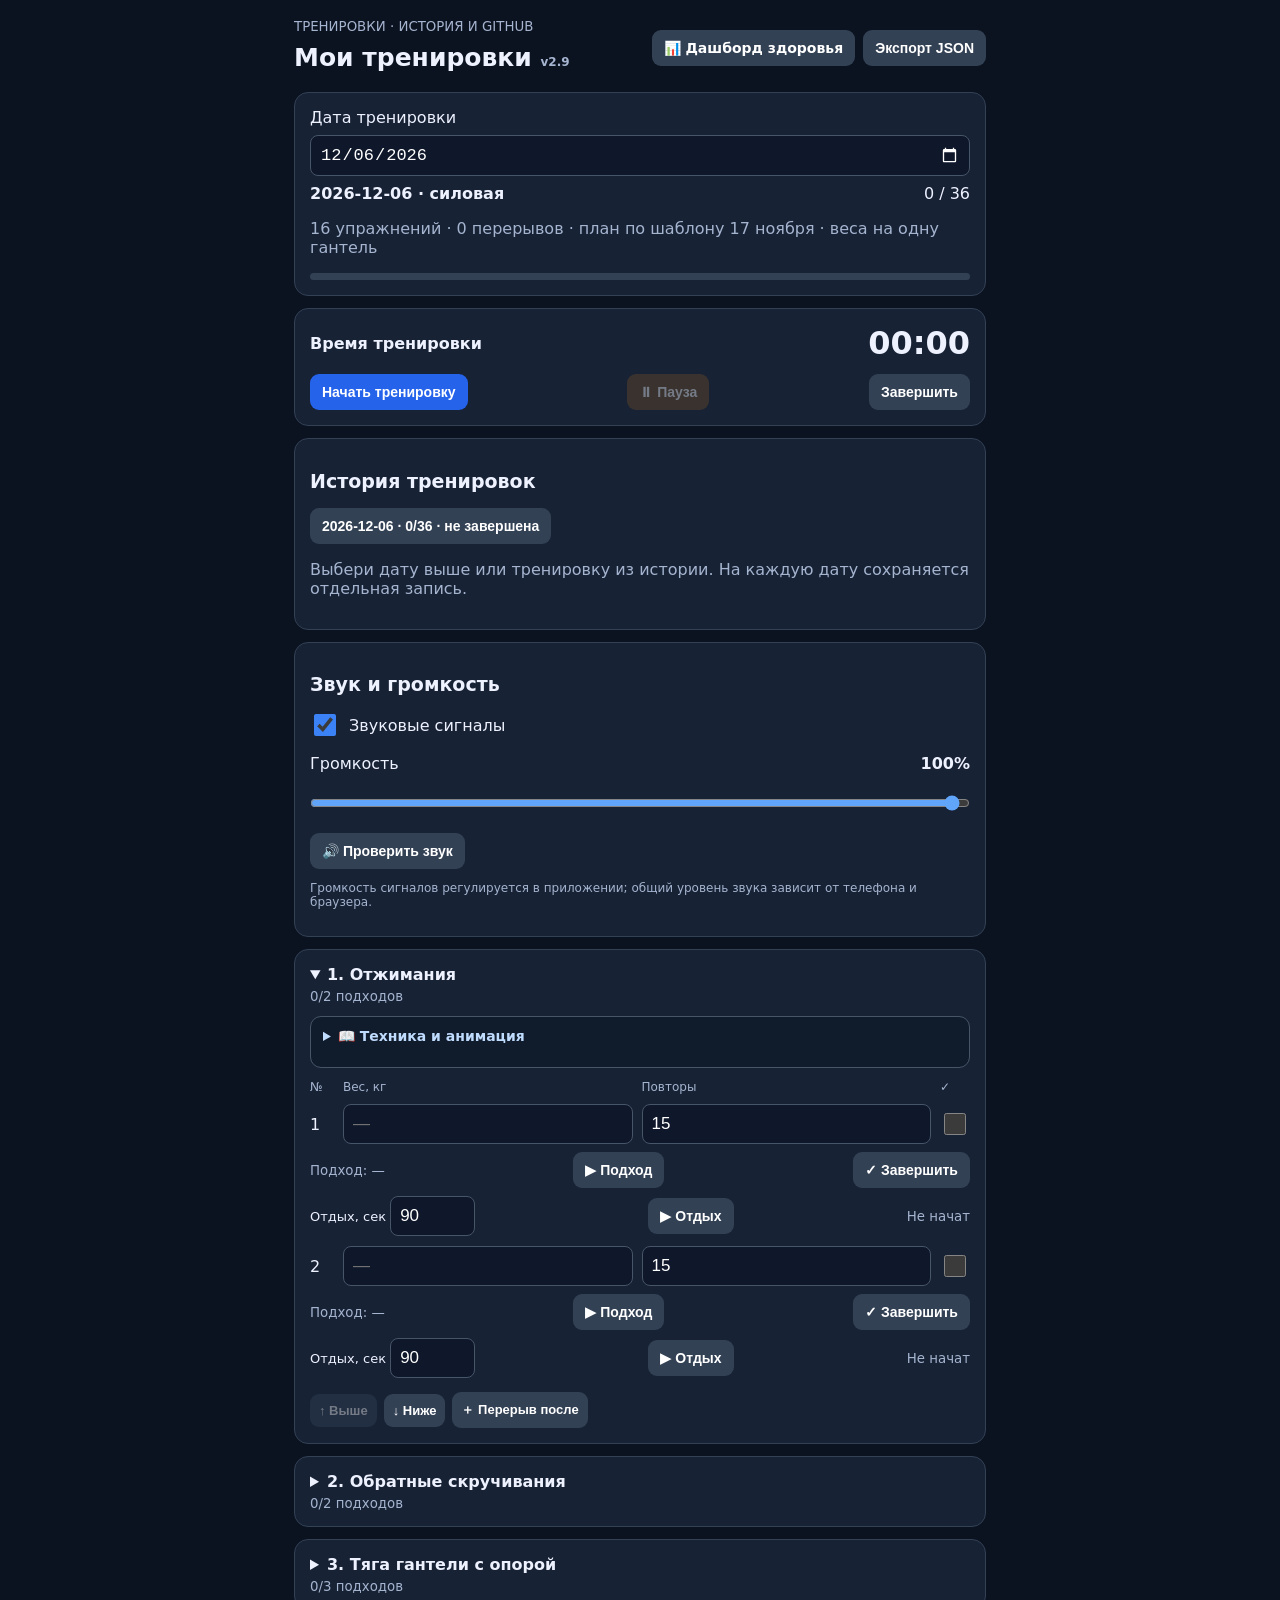
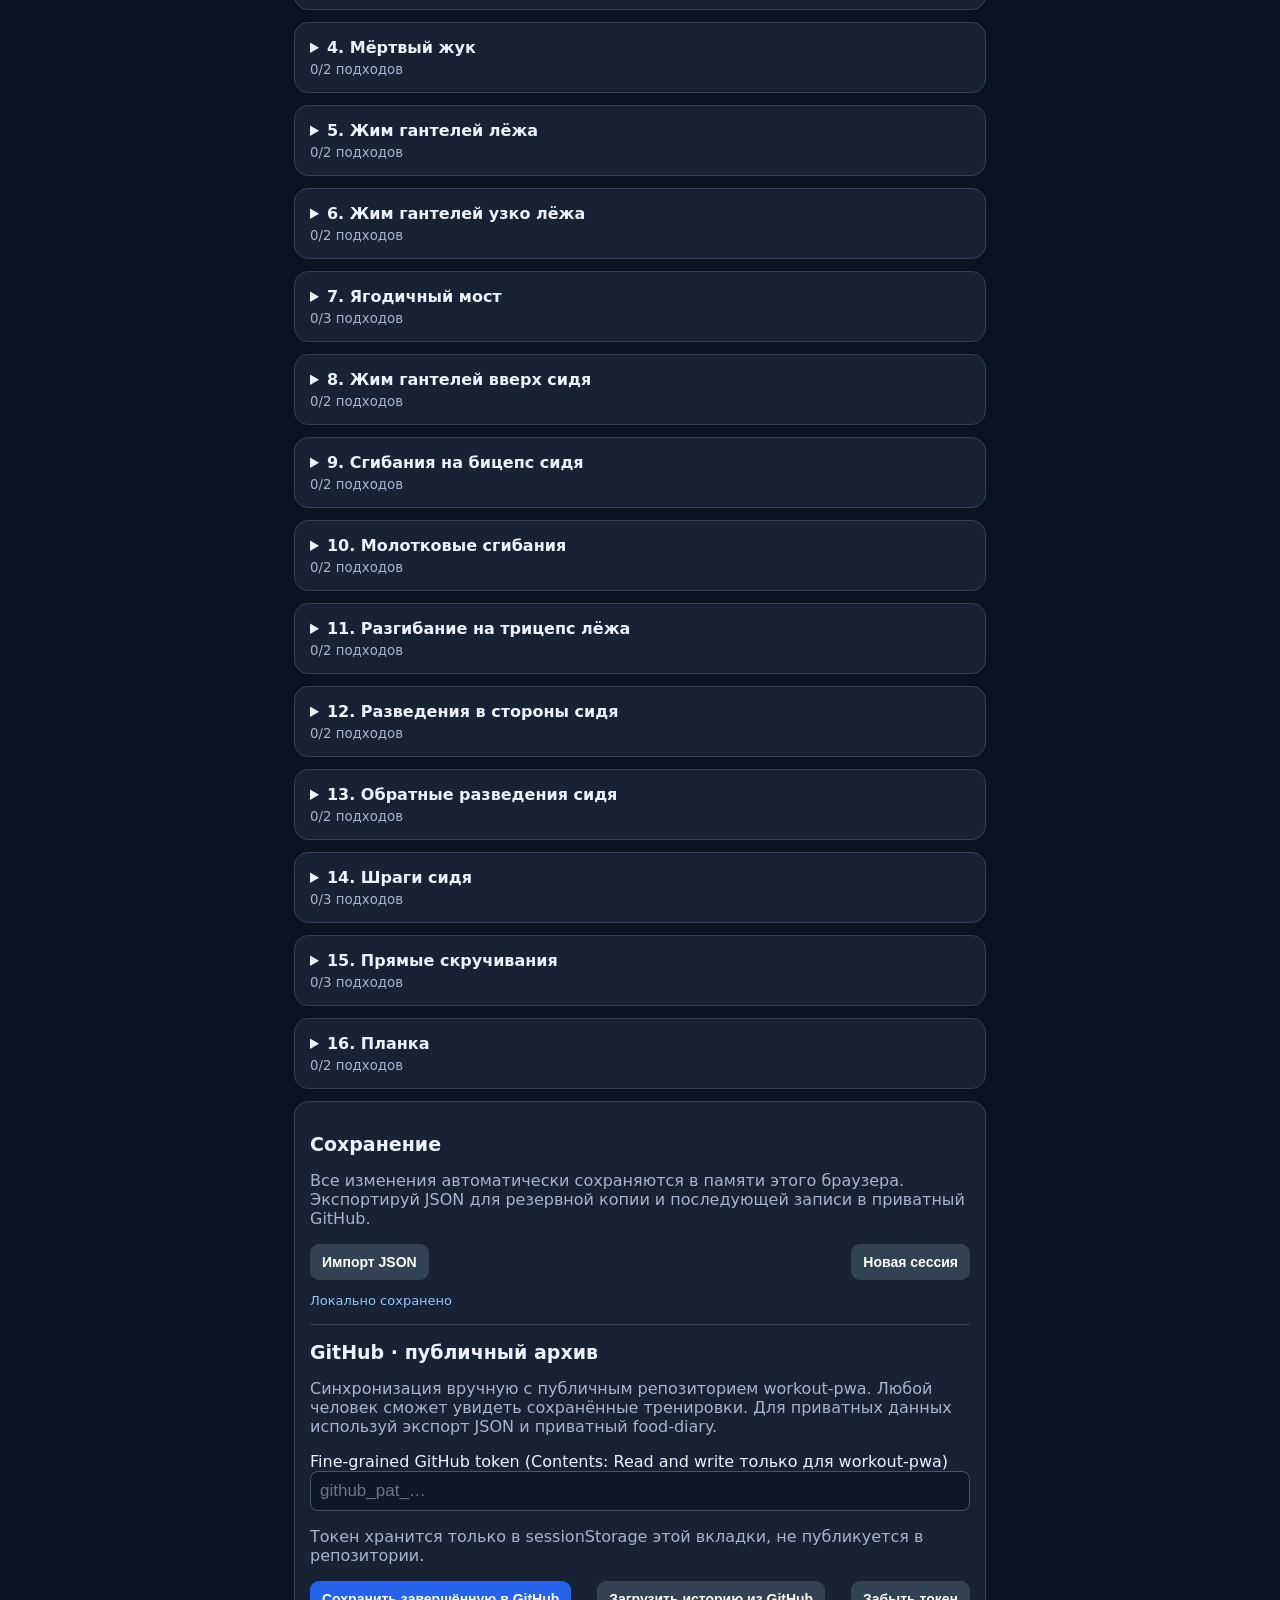
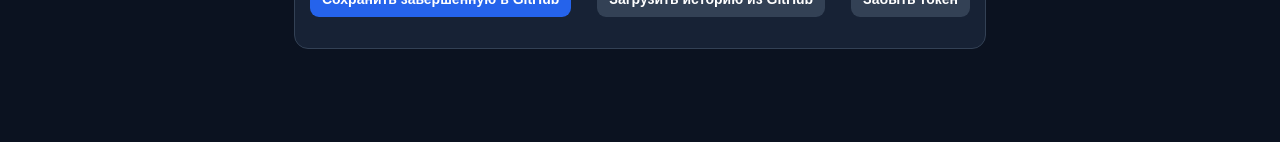
==== index.html @ 252e7c02 "Release full strength Nov 23 plan in PWA version 2.9" ====
<!doctype html>
<html lang="ru"><head><meta charset="utf-8"><meta name="viewport" content="width=device-width,initial-scale=1,viewport-fit=cover"><meta name="theme-color" content="#111827"><meta name="apple-mobile-web-app-capable" content="yes"><title>Мои тренировки</title><link rel="manifest" href="./manifest.webmanifest"><style>
:root{font-family:system-ui,-apple-system,sans-serif;color:#eef2ff;background:#0b1220;color-scheme:dark}*{box-sizing:border-box}body{margin:0 auto;max-width:720px;padding:16px 14px 80px}h1{font-size:25px;margin:8px 0}h2{font-size:19px}small,.muted{color:#a5b4cf}.panel{background:#172235;border:1px solid #334155;border-radius:14px;padding:15px;margin:12px 0}.flex{display:flex;justify-content:space-between;align-items:center;gap:8px}.btn{background:#334155;color:#fff;border:0;border-radius:9px;padding:10px 12px;font-weight:650;font-size:14px}.btn.primary{background:#2563eb}.btn:disabled{opacity:.4}input{background:#0f172a;border:1px solid #475569;border-radius:8px;color:white;padding:9px;min-width:0;width:100%;font-size:17px}input[type=checkbox]{width:22px;height:22px;accent-color:#3b82f6}.grid{display:grid;grid-template-columns:repeat(2,minmax(0,1fr));gap:9px}.clock{font-size:32px;font-weight:750;font-variant-numeric:tabular-nums}.set{display:grid;grid-template-columns:24px 1fr 1fr 30px;gap:9px;align-items:center;margin-top:10px}.sethead{font-size:12px;color:#a5b4cf}.exercise{margin:12px 0}.exercise summary{cursor:pointer;font-weight:650;font-size:16px}.exercise summary small{display:block;font-weight:400;margin-top:5px}details[open] summary{margin-bottom:12px}.bar{height:7px;background:#334155;border-radius:20px;overflow:hidden}.bar>div{background:#60a5fa;height:100%}button{cursor:pointer}button:focus-visible,input:focus-visible{outline:2px solid #60a5fa}textarea{width:100%;height:100px;background:#0f172a;color:#fff}#status{font-size:13px;color:#93c5fd}
body.timed-open{overflow:hidden}#timed-overlay[hidden]{display:none!important}#timed-overlay{position:fixed;inset:0;z-index:9999;background:#0b1220;display:flex;flex-direction:column;align-items:center;justify-content:center;padding:calc(20px + env(safe-area-inset-top)) 20px calc(20px + env(safe-area-inset-bottom));text-align:center}#timed-close{position:absolute;top:calc(16px + env(safe-area-inset-top));right:18px;font-size:26px;background:transparent;border:0;color:#cbd5e1;padding:10px}#timed-name{font-size:22px;margin-bottom:28px}#timed-ring{width:min(78vw,350px);height:auto;transform:rotate(-90deg)}#timed-progress{transition:stroke-dashoffset .18s linear}#timed-digits{position:relative;display:grid;place-items:center}#timed-digits>div{position:absolute;display:flex;flex-direction:column;align-items:center}#timed-clock{font-size:clamp(68px,19vw,100px);font-weight:800;font-variant-numeric:tabular-nums}#timed-subtitle{color:#a5b4cf}#timed-actions{display:flex;gap:12px;margin-top:32px;flex-wrap:wrap;justify-content:center}#timed-actions .btn{font-size:17px;padding:16px 20px} .move-actions,.break-controls{display:flex;gap:7px;flex-wrap:wrap;align-items:center;margin-top:14px}.move-actions .btn,.break-controls .btn{font-size:13px;padding:9px}.break-block{border-color:#64748b}.break-controls label{font-size:13px;color:#cbd5e1;max-width:88px}.break-controls input{font-size:15px;margin-top:5px}.sound-switch{display:flex;align-items:center;gap:10px;margin-bottom:15px}.sound-switch input{width:22px}.sound-volume{width:100%;margin:12px 0;accent-color:#60a5fa}.timed-volume{width:min(330px,90%);margin-top:16px}#session-pause{background:#6d4c24}@media(max-width:420px){.break-controls .btn{flex:1}.move-actions .btn{flex:1}}
.exercise-guide{margin:12px 0;border:1px solid #475569;border-radius:11px;background:#101c2c}.exercise-guide>summary{padding:11px 12px;font-size:14px;color:#bfdbfe;font-weight:650;list-style-position:inside}.exercise-guide[open]>summary{border-bottom:1px solid #334155}.guide-body{padding:12px}.guide-media{display:block;width:100%;max-height:300px;object-fit:contain;border-radius:10px;background:#fff;margin:0 auto 12px}.guide-steps{padding-left:22px;line-height:1.6;font-size:14px}.guide-steps li{margin:7px 0}.guide-mistake{font-size:13px;line-height:1.5}.guide-note,.guide-unavailable{font-size:12px;color:#a5b4cf;line-height:1.5}.guide-source{display:inline-block;color:#93c5fd;font-size:14px;margin:8px 0 3px;text-decoration:underline;text-underline-offset:3px}</style></head><body>
<header class="flex"><div><small>ТРЕНИРОВКИ · ИСТОРИЯ И GITHUB</small><h1>Мои тренировки <small style="font-size:12px;white-space:nowrap">v2.9</small></h1></div><div style="display:flex;gap:8px;align-items:center;flex-wrap:wrap;justify-content:flex-end"><a class="btn" href="./dashboard.html" style="text-decoration:none;display:inline-block">📊 Дашборд здоровья</a><button class="btn" id="export">Экспорт JSON</button></div></header>
<div class="panel"><label for="workout-date">Дата тренировки</label><input id="workout-date" type="date" style="margin:8px 0"><div class="flex"><strong id="workout-heading">17 ноября 2026 · силовая</strong><span id="count">0 / 36</span></div><p class="muted" id="plan-summary">16 упражнений · веса на одну гантель</p><div class="bar"><div id="progress" style="width:0%"></div></div></div>
<div class="panel"><div class="flex"><strong>Время тренировки</strong><strong id="total" class="clock">00:00:00</strong></div><div class="flex" style="margin-top:12px"><button class="btn primary" id="session">Начать тренировку</button><button class="btn" id="session-pause" disabled>⏸ Пауза</button><button class="btn" id="finish">Завершить</button></div><div style="display:none"><hr style="border:0;border-top:1px solid #334155;margin:16px 0"><div class="grid"><div><small>Текущий подход</small><div class="clock" id="setclock">00:00</div><button class="btn" id="settoggle">Начать подход</button></div><div><small>Отдых · <span id="restlabel">90</span> сек</small><div class="clock" id="restclock">01:30</div><button class="btn" id="resttoggle">Начать отдых</button></div></div><div class="flex" style="margin-top:14px"><label for="restchoice">Отдых</label><select class="btn" id="restchoice"><option value="60">60 сек</option><option value="90" selected>90 сек</option><option value="120">120 сек</option></select></div><p class="muted" style="font-size:12px">Нажми «Начать подход», затем отметь нужный подход галочкой: время сохранится в его записи. Для паузы нажми кнопку повторно.</p></div></div>
<div class="panel"><h2>История тренировок</h2><div id="history" style="display:flex;flex-wrap:wrap;gap:8px"></div><p class="muted">Выбери дату выше или тренировку из истории. На каждую дату сохраняется отдельная запись.</p></div><div class="panel"><h2>Звук и громкость</h2><label class="sound-switch"><input type="checkbox" id="sound-enabled" checked> Звуковые сигналы</label><div class="flex"><label for="sound-volume-main">Громкость</label><strong class="sound-volume-value">100%</strong></div><input type="range" class="sound-volume" id="sound-volume-main" min="0" max="100" value="100" step="5"><button class="btn" id="sound-test" type="button">🔊 Проверить звук</button><p class="muted" style="font-size:12px">Громкость сигналов регулируется в приложении; общий уровень звука зависит от телефона и браузера.</p></div><div id="exercises"></div><div id="timed-overlay" role="dialog" aria-modal="true" aria-label="Таймер упражнения" hidden><button id="timed-close" aria-label="Закрыть таймер">✕</button><strong id="timed-name"></strong><div id="timed-digits"><svg id="timed-ring" viewBox="0 0 260 260" aria-hidden="true"><circle cx="130" cy="130" r="112" fill="none" stroke="#334155" stroke-width="15"/><circle id="timed-progress" cx="130" cy="130" r="112" fill="none" stroke="#60a5fa" stroke-width="15" stroke-linecap="round"/></svg><div><span id="timed-clock">30</span><span id="timed-subtitle">Осталось секунд</span></div></div><div id="timed-actions"><button class="btn" id="timed-toggle">⏸ Пауза</button><button class="btn primary" id="timed-done">✓ Завершить подход</button></div><button class="btn" id="timed-sound" style="margin-top:18px;background:transparent;border:1px solid #475569">🔊 Звук включён</button><div class="timed-volume"><label for="sound-volume-timed">Громкость <strong class="sound-volume-value">100%</strong></label><input id="sound-volume-timed" type="range" class="sound-volume" min="0" max="100" step="5" value="100"></div></div><div class="panel"><h2>Сохранение</h2><p class="muted">Все изменения автоматически сохраняются в памяти этого браузера. Экспортируй JSON для резервной копии и последующей записи в приватный GitHub.</p><div class="flex"><button class="btn" id="importbtn">Импорт JSON</button><button class="btn" id="reset">Новая сессия</button></div><input id="importfile" type="file" accept=".json,application/json" hidden><p id="status" aria-live="polite"></p><hr style="border:0;border-top:1px solid #334155;margin:16px 0"><h2>GitHub · публичный архив</h2><p class="muted">Синхронизация вручную с публичным репозиторием workout-pwa. Любой человек сможет увидеть сохранённые тренировки. Для приватных данных используй экспорт JSON и приватный food-diary.</p><label for="github-token">Fine-grained GitHub token (Contents: Read and write только для workout-pwa)</label><input id="github-token" type="password" autocomplete="off" placeholder="github_pat_…"><p class="muted">Токен хранится только в sessionStorage этой вкладки, не публикуется в репозитории.</p><div class="flex" style="flex-wrap:wrap"><button class="btn primary" id="github-sync">Сохранить завершённую в GitHub</button><button class="btn" id="github-load">Загрузить историю из GitHub</button><button class="btn" id="github-forget">Забыть токен</button></div><p id="sync-status" aria-live="polite"></p></div>
<script src="./exercise-guide.js?v=20261122-36" defer></script><script src="./app.js?v=20261122-38" defer></script></body></html>
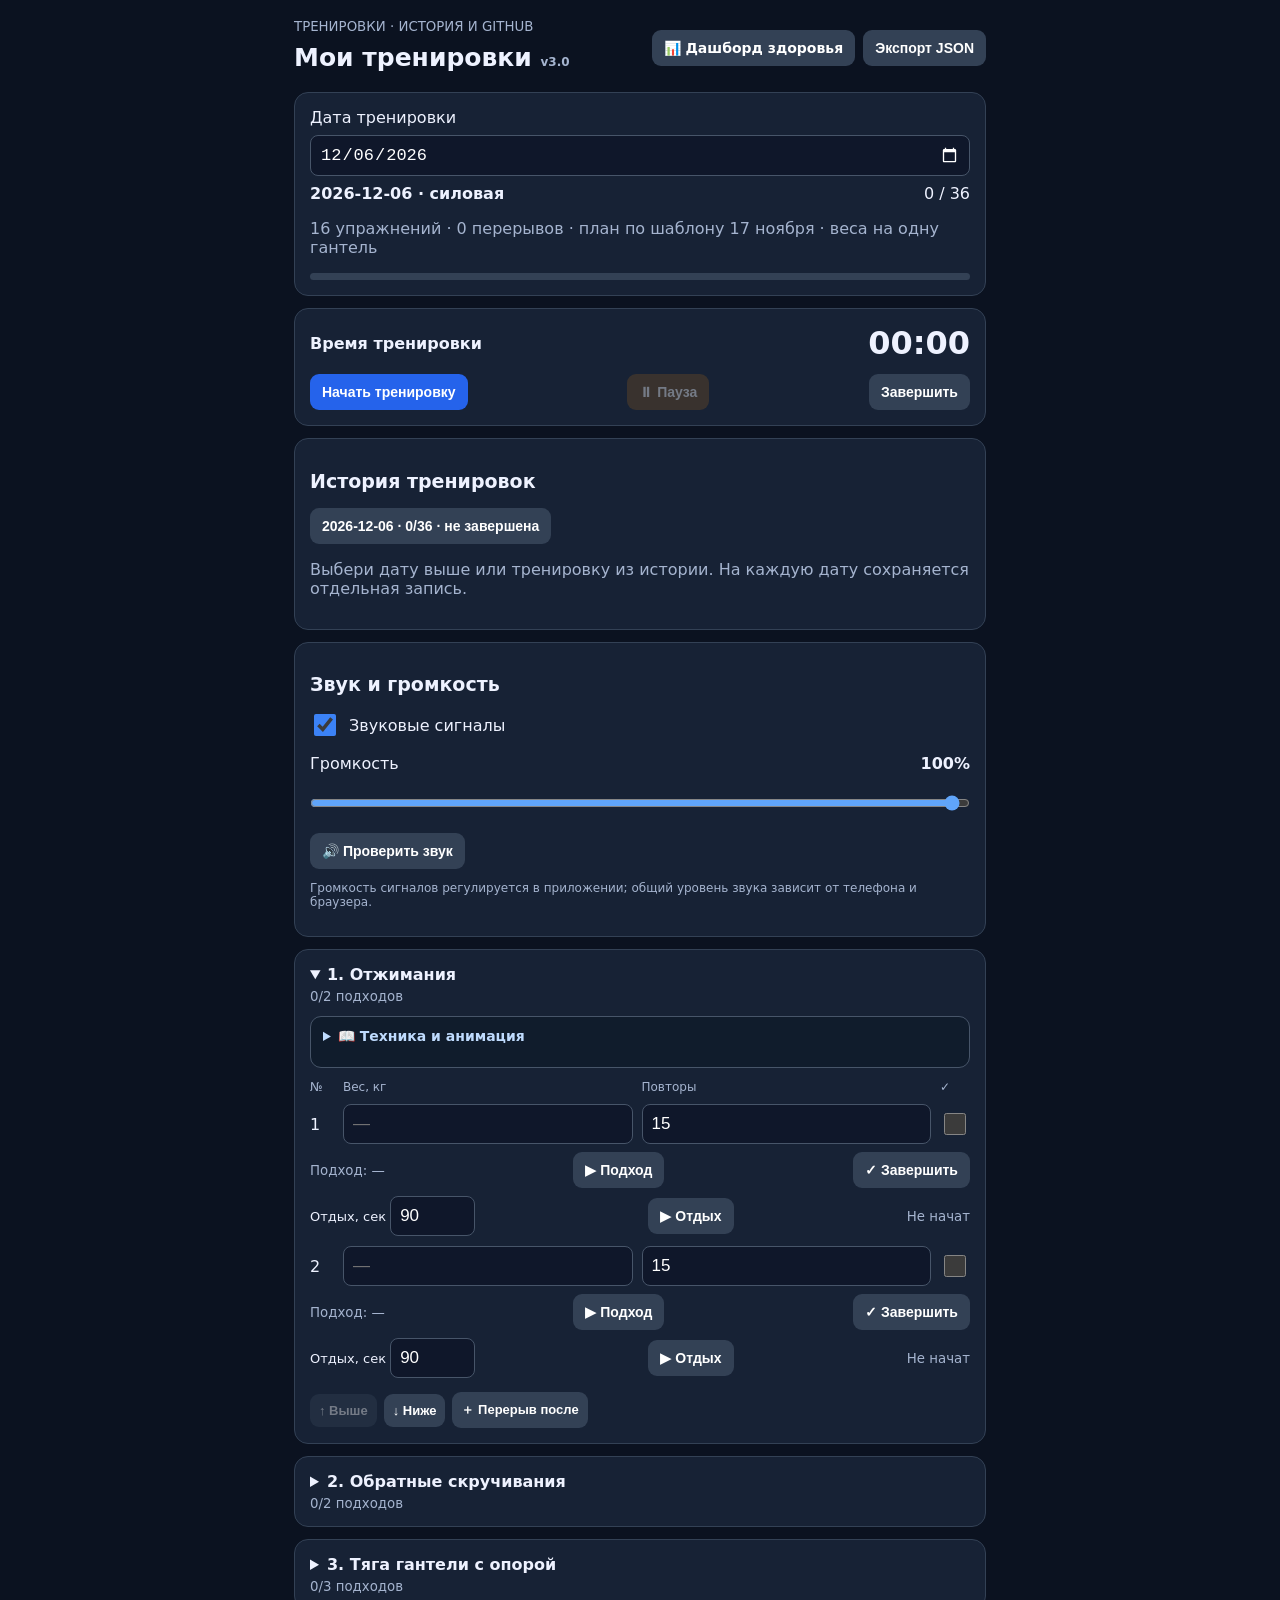
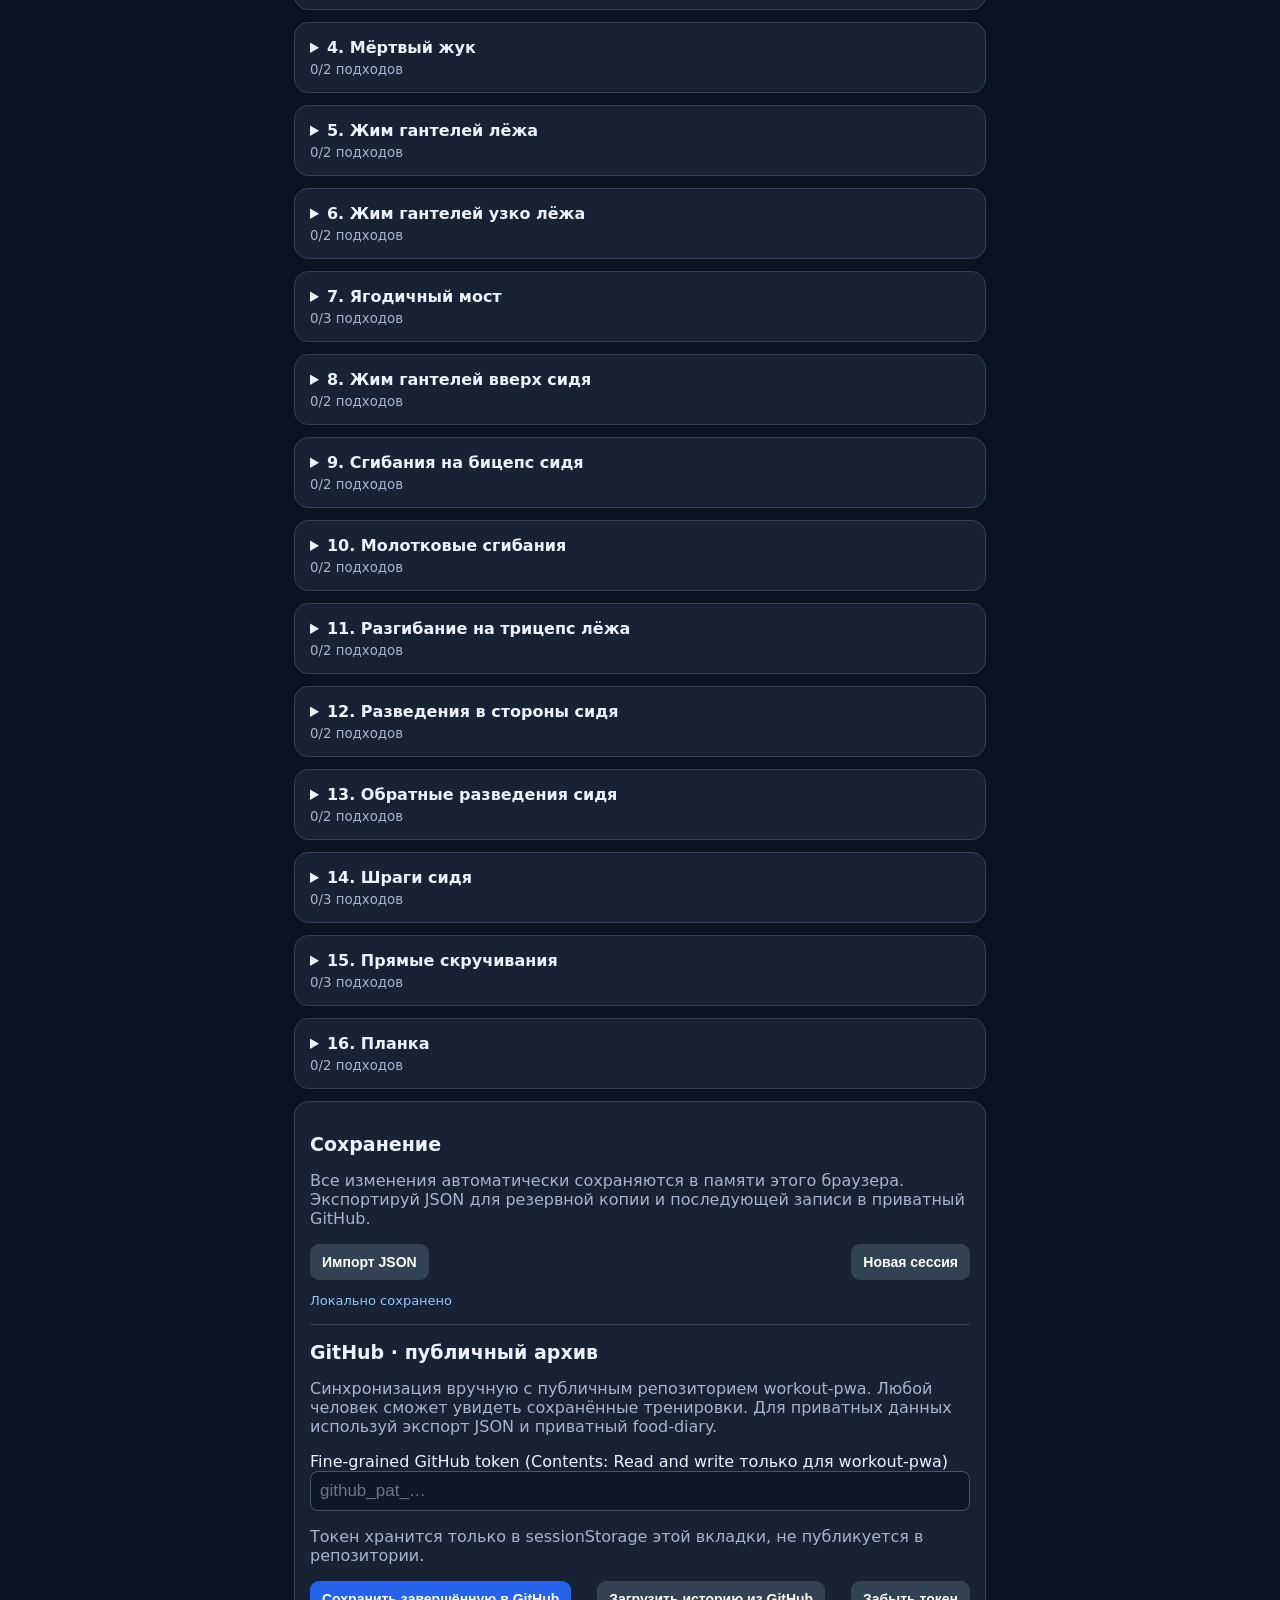
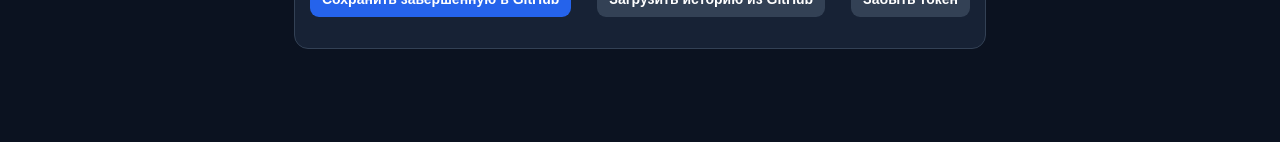
==== commit 57d08198: "Refresh PWA for Nov 23 upper-body focused strength plan" ====
--- a/index.html
+++ b/index.html
@@ -3,8 +3,8 @@
 :root{font-family:system-ui,-apple-system,sans-serif;color:#eef2ff;background:#0b1220;color-scheme:dark}*{box-sizing:border-box}body{margin:0 auto;max-width:720px;padding:16px 14px 80px}h1{font-size:25px;margin:8px 0}h2{font-size:19px}small,.muted{color:#a5b4cf}.panel{background:#172235;border:1px solid #334155;border-radius:14px;padding:15px;margin:12px 0}.flex{display:flex;justify-content:space-between;align-items:center;gap:8px}.btn{background:#334155;color:#fff;border:0;border-radius:9px;padding:10px 12px;font-weight:650;font-size:14px}.btn.primary{background:#2563eb}.btn:disabled{opacity:.4}input{background:#0f172a;border:1px solid #475569;border-radius:8px;color:white;padding:9px;min-width:0;width:100%;font-size:17px}input[type=checkbox]{width:22px;height:22px;accent-color:#3b82f6}.grid{display:grid;grid-template-columns:repeat(2,minmax(0,1fr));gap:9px}.clock{font-size:32px;font-weight:750;font-variant-numeric:tabular-nums}.set{display:grid;grid-template-columns:24px 1fr 1fr 30px;gap:9px;align-items:center;margin-top:10px}.sethead{font-size:12px;color:#a5b4cf}.exercise{margin:12px 0}.exercise summary{cursor:pointer;font-weight:650;font-size:16px}.exercise summary small{display:block;font-weight:400;margin-top:5px}details[open] summary{margin-bottom:12px}.bar{height:7px;background:#334155;border-radius:20px;overflow:hidden}.bar>div{background:#60a5fa;height:100%}button{cursor:pointer}button:focus-visible,input:focus-visible{outline:2px solid #60a5fa}textarea{width:100%;height:100px;background:#0f172a;color:#fff}#status{font-size:13px;color:#93c5fd}
 body.timed-open{overflow:hidden}#timed-overlay[hidden]{display:none!important}#timed-overlay{position:fixed;inset:0;z-index:9999;background:#0b1220;display:flex;flex-direction:column;align-items:center;justify-content:center;padding:calc(20px + env(safe-area-inset-top)) 20px calc(20px + env(safe-area-inset-bottom));text-align:center}#timed-close{position:absolute;top:calc(16px + env(safe-area-inset-top));right:18px;font-size:26px;background:transparent;border:0;color:#cbd5e1;padding:10px}#timed-name{font-size:22px;margin-bottom:28px}#timed-ring{width:min(78vw,350px);height:auto;transform:rotate(-90deg)}#timed-progress{transition:stroke-dashoffset .18s linear}#timed-digits{position:relative;display:grid;place-items:center}#timed-digits>div{position:absolute;display:flex;flex-direction:column;align-items:center}#timed-clock{font-size:clamp(68px,19vw,100px);font-weight:800;font-variant-numeric:tabular-nums}#timed-subtitle{color:#a5b4cf}#timed-actions{display:flex;gap:12px;margin-top:32px;flex-wrap:wrap;justify-content:center}#timed-actions .btn{font-size:17px;padding:16px 20px} .move-actions,.break-controls{display:flex;gap:7px;flex-wrap:wrap;align-items:center;margin-top:14px}.move-actions .btn,.break-controls .btn{font-size:13px;padding:9px}.break-block{border-color:#64748b}.break-controls label{font-size:13px;color:#cbd5e1;max-width:88px}.break-controls input{font-size:15px;margin-top:5px}.sound-switch{display:flex;align-items:center;gap:10px;margin-bottom:15px}.sound-switch input{width:22px}.sound-volume{width:100%;margin:12px 0;accent-color:#60a5fa}.timed-volume{width:min(330px,90%);margin-top:16px}#session-pause{background:#6d4c24}@media(max-width:420px){.break-controls .btn{flex:1}.move-actions .btn{flex:1}}
 .exercise-guide{margin:12px 0;border:1px solid #475569;border-radius:11px;background:#101c2c}.exercise-guide>summary{padding:11px 12px;font-size:14px;color:#bfdbfe;font-weight:650;list-style-position:inside}.exercise-guide[open]>summary{border-bottom:1px solid #334155}.guide-body{padding:12px}.guide-media{display:block;width:100%;max-height:300px;object-fit:contain;border-radius:10px;background:#fff;margin:0 auto 12px}.guide-steps{padding-left:22px;line-height:1.6;font-size:14px}.guide-steps li{margin:7px 0}.guide-mistake{font-size:13px;line-height:1.5}.guide-note,.guide-unavailable{font-size:12px;color:#a5b4cf;line-height:1.5}.guide-source{display:inline-block;color:#93c5fd;font-size:14px;margin:8px 0 3px;text-decoration:underline;text-underline-offset:3px}</style></head><body>
-<header class="flex"><div><small>ТРЕНИРОВКИ · ИСТОРИЯ И GITHUB</small><h1>Мои тренировки <small style="font-size:12px;white-space:nowrap">v2.9</small></h1></div><div style="display:flex;gap:8px;align-items:center;flex-wrap:wrap;justify-content:flex-end"><a class="btn" href="./dashboard.html" style="text-decoration:none;display:inline-block">📊 Дашборд здоровья</a><button class="btn" id="export">Экспорт JSON</button></div></header>
+<header class="flex"><div><small>ТРЕНИРОВКИ · ИСТОРИЯ И GITHUB</small><h1>Мои тренировки <small style="font-size:12px;white-space:nowrap">v3.0</small></h1></div><div style="display:flex;gap:8px;align-items:center;flex-wrap:wrap;justify-content:flex-end"><a class="btn" href="./dashboard.html" style="text-decoration:none;display:inline-block">📊 Дашборд здоровья</a><button class="btn" id="export">Экспорт JSON</button></div></header>
 <div class="panel"><label for="workout-date">Дата тренировки</label><input id="workout-date" type="date" style="margin:8px 0"><div class="flex"><strong id="workout-heading">17 ноября 2026 · силовая</strong><span id="count">0 / 36</span></div><p class="muted" id="plan-summary">16 упражнений · веса на одну гантель</p><div class="bar"><div id="progress" style="width:0%"></div></div></div>
 <div class="panel"><div class="flex"><strong>Время тренировки</strong><strong id="total" class="clock">00:00:00</strong></div><div class="flex" style="margin-top:12px"><button class="btn primary" id="session">Начать тренировку</button><button class="btn" id="session-pause" disabled>⏸ Пауза</button><button class="btn" id="finish">Завершить</button></div><div style="display:none"><hr style="border:0;border-top:1px solid #334155;margin:16px 0"><div class="grid"><div><small>Текущий подход</small><div class="clock" id="setclock">00:00</div><button class="btn" id="settoggle">Начать подход</button></div><div><small>Отдых · <span id="restlabel">90</span> сек</small><div class="clock" id="restclock">01:30</div><button class="btn" id="resttoggle">Начать отдых</button></div></div><div class="flex" style="margin-top:14px"><label for="restchoice">Отдых</label><select class="btn" id="restchoice"><option value="60">60 сек</option><option value="90" selected>90 сек</option><option value="120">120 сек</option></select></div><p class="muted" style="font-size:12px">Нажми «Начать подход», затем отметь нужный подход галочкой: время сохранится в его записи. Для паузы нажми кнопку повторно.</p></div></div>
 <div class="panel"><h2>История тренировок</h2><div id="history" style="display:flex;flex-wrap:wrap;gap:8px"></div><p class="muted">Выбери дату выше или тренировку из истории. На каждую дату сохраняется отдельная запись.</p></div><div class="panel"><h2>Звук и громкость</h2><label class="sound-switch"><input type="checkbox" id="sound-enabled" checked> Звуковые сигналы</label><div class="flex"><label for="sound-volume-main">Громкость</label><strong class="sound-volume-value">100%</strong></div><input type="range" class="sound-volume" id="sound-volume-main" min="0" max="100" value="100" step="5"><button class="btn" id="sound-test" type="button">🔊 Проверить звук</button><p class="muted" style="font-size:12px">Громкость сигналов регулируется в приложении; общий уровень звука зависит от телефона и браузера.</p></div><div id="exercises"></div><div id="timed-overlay" role="dialog" aria-modal="true" aria-label="Таймер упражнения" hidden><button id="timed-close" aria-label="Закрыть таймер">✕</button><strong id="timed-name"></strong><div id="timed-digits"><svg id="timed-ring" viewBox="0 0 260 260" aria-hidden="true"><circle cx="130" cy="130" r="112" fill="none" stroke="#334155" stroke-width="15"/><circle id="timed-progress" cx="130" cy="130" r="112" fill="none" stroke="#60a5fa" stroke-width="15" stroke-linecap="round"/></svg><div><span id="timed-clock">30</span><span id="timed-subtitle">Осталось секунд</span></div></div><div id="timed-actions"><button class="btn" id="timed-toggle">⏸ Пауза</button><button class="btn primary" id="timed-done">✓ Завершить подход</button></div><button class="btn" id="timed-sound" style="margin-top:18px;background:transparent;border:1px solid #475569">🔊 Звук включён</button><div class="timed-volume"><label for="sound-volume-timed">Громкость <strong class="sound-volume-value">100%</strong></label><input id="sound-volume-timed" type="range" class="sound-volume" min="0" max="100" step="5" value="100"></div></div><div class="panel"><h2>Сохранение</h2><p class="muted">Все изменения автоматически сохраняются в памяти этого браузера. Экспортируй JSON для резервной копии и последующей записи в приватный GitHub.</p><div class="flex"><button class="btn" id="importbtn">Импорт JSON</button><button class="btn" id="reset">Новая сессия</button></div><input id="importfile" type="file" accept=".json,application/json" hidden><p id="status" aria-live="polite"></p><hr style="border:0;border-top:1px solid #334155;margin:16px 0"><h2>GitHub · публичный архив</h2><p class="muted">Синхронизация вручную с публичным репозиторием workout-pwa. Любой человек сможет увидеть сохранённые тренировки. Для приватных данных используй экспорт JSON и приватный food-diary.</p><label for="github-token">Fine-grained GitHub token (Contents: Read and write только для workout-pwa)</label><input id="github-token" type="password" autocomplete="off" placeholder="github_pat_…"><p class="muted">Токен хранится только в sessionStorage этой вкладки, не публикуется в репозитории.</p><div class="flex" style="flex-wrap:wrap"><button class="btn primary" id="github-sync">Сохранить завершённую в GitHub</button><button class="btn" id="github-load">Загрузить историю из GitHub</button><button class="btn" id="github-forget">Забыть токен</button></div><p id="sync-status" aria-live="polite"></p></div>
-<script src="./exercise-guide.js?v=20261122-36" defer></script><script src="./app.js?v=20261122-38" defer></script></body></html>+<script src="./exercise-guide.js?v=20261122-36" defer></script><script src="./app.js?v=20261122-39" defer></script></body></html>
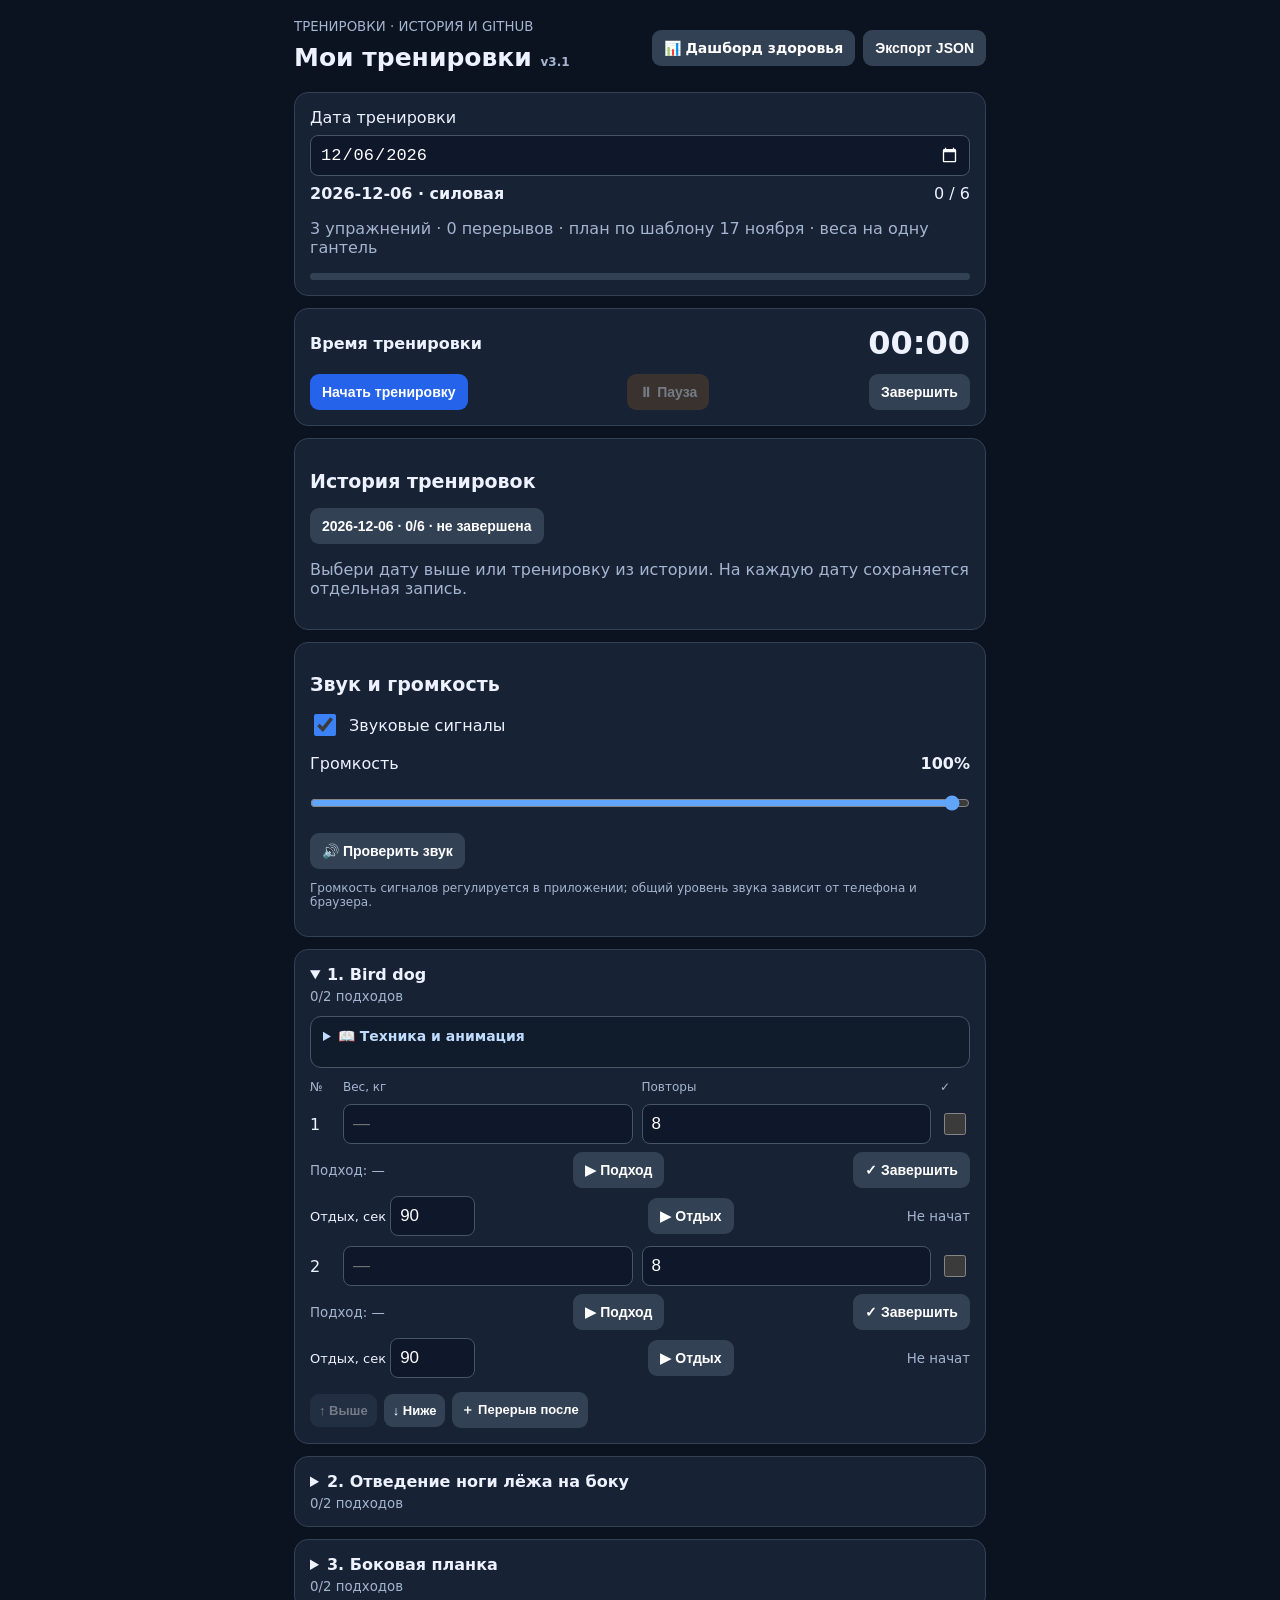
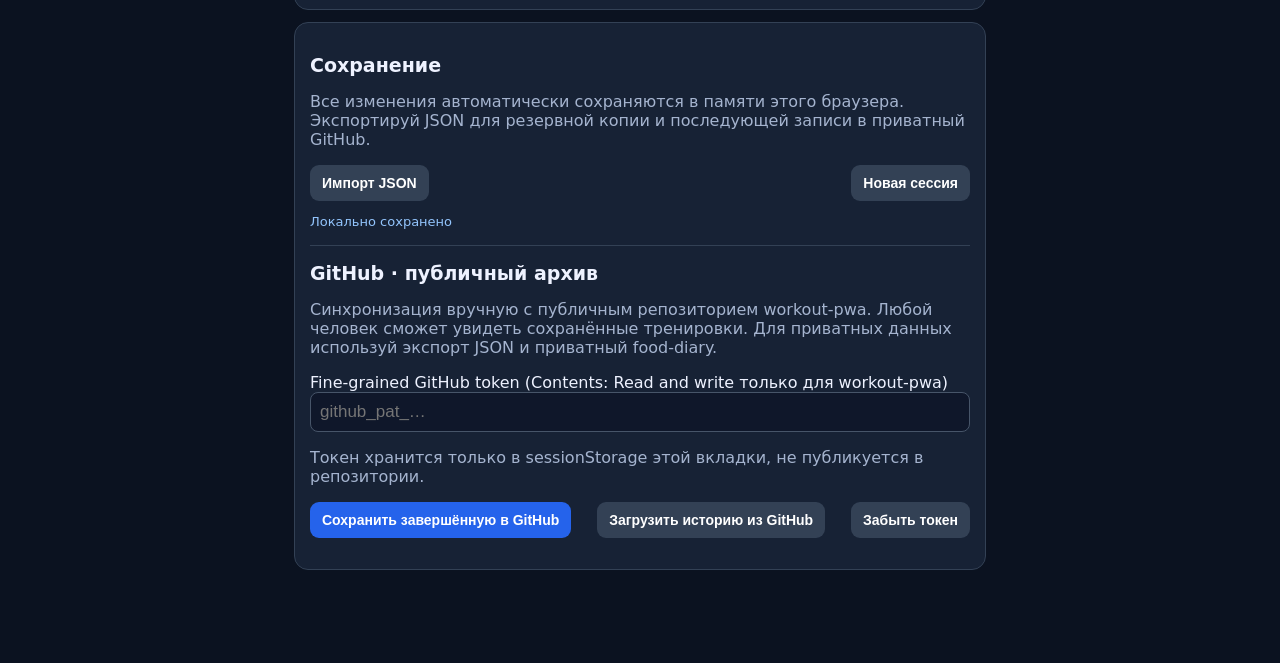
==== commit de9295e8: "Ship restored fixed every-other-day workout and refresh PWA cache" ====
--- a/index.html
+++ b/index.html
@@ -3,8 +3,8 @@
 :root{font-family:system-ui,-apple-system,sans-serif;color:#eef2ff;background:#0b1220;color-scheme:dark}*{box-sizing:border-box}body{margin:0 auto;max-width:720px;padding:16px 14px 80px}h1{font-size:25px;margin:8px 0}h2{font-size:19px}small,.muted{color:#a5b4cf}.panel{background:#172235;border:1px solid #334155;border-radius:14px;padding:15px;margin:12px 0}.flex{display:flex;justify-content:space-between;align-items:center;gap:8px}.btn{background:#334155;color:#fff;border:0;border-radius:9px;padding:10px 12px;font-weight:650;font-size:14px}.btn.primary{background:#2563eb}.btn:disabled{opacity:.4}input{background:#0f172a;border:1px solid #475569;border-radius:8px;color:white;padding:9px;min-width:0;width:100%;font-size:17px}input[type=checkbox]{width:22px;height:22px;accent-color:#3b82f6}.grid{display:grid;grid-template-columns:repeat(2,minmax(0,1fr));gap:9px}.clock{font-size:32px;font-weight:750;font-variant-numeric:tabular-nums}.set{display:grid;grid-template-columns:24px 1fr 1fr 30px;gap:9px;align-items:center;margin-top:10px}.sethead{font-size:12px;color:#a5b4cf}.exercise{margin:12px 0}.exercise summary{cursor:pointer;font-weight:650;font-size:16px}.exercise summary small{display:block;font-weight:400;margin-top:5px}details[open] summary{margin-bottom:12px}.bar{height:7px;background:#334155;border-radius:20px;overflow:hidden}.bar>div{background:#60a5fa;height:100%}button{cursor:pointer}button:focus-visible,input:focus-visible{outline:2px solid #60a5fa}textarea{width:100%;height:100px;background:#0f172a;color:#fff}#status{font-size:13px;color:#93c5fd}
 body.timed-open{overflow:hidden}#timed-overlay[hidden]{display:none!important}#timed-overlay{position:fixed;inset:0;z-index:9999;background:#0b1220;display:flex;flex-direction:column;align-items:center;justify-content:center;padding:calc(20px + env(safe-area-inset-top)) 20px calc(20px + env(safe-area-inset-bottom));text-align:center}#timed-close{position:absolute;top:calc(16px + env(safe-area-inset-top));right:18px;font-size:26px;background:transparent;border:0;color:#cbd5e1;padding:10px}#timed-name{font-size:22px;margin-bottom:28px}#timed-ring{width:min(78vw,350px);height:auto;transform:rotate(-90deg)}#timed-progress{transition:stroke-dashoffset .18s linear}#timed-digits{position:relative;display:grid;place-items:center}#timed-digits>div{position:absolute;display:flex;flex-direction:column;align-items:center}#timed-clock{font-size:clamp(68px,19vw,100px);font-weight:800;font-variant-numeric:tabular-nums}#timed-subtitle{color:#a5b4cf}#timed-actions{display:flex;gap:12px;margin-top:32px;flex-wrap:wrap;justify-content:center}#timed-actions .btn{font-size:17px;padding:16px 20px} .move-actions,.break-controls{display:flex;gap:7px;flex-wrap:wrap;align-items:center;margin-top:14px}.move-actions .btn,.break-controls .btn{font-size:13px;padding:9px}.break-block{border-color:#64748b}.break-controls label{font-size:13px;color:#cbd5e1;max-width:88px}.break-controls input{font-size:15px;margin-top:5px}.sound-switch{display:flex;align-items:center;gap:10px;margin-bottom:15px}.sound-switch input{width:22px}.sound-volume{width:100%;margin:12px 0;accent-color:#60a5fa}.timed-volume{width:min(330px,90%);margin-top:16px}#session-pause{background:#6d4c24}@media(max-width:420px){.break-controls .btn{flex:1}.move-actions .btn{flex:1}}
 .exercise-guide{margin:12px 0;border:1px solid #475569;border-radius:11px;background:#101c2c}.exercise-guide>summary{padding:11px 12px;font-size:14px;color:#bfdbfe;font-weight:650;list-style-position:inside}.exercise-guide[open]>summary{border-bottom:1px solid #334155}.guide-body{padding:12px}.guide-media{display:block;width:100%;max-height:300px;object-fit:contain;border-radius:10px;background:#fff;margin:0 auto 12px}.guide-steps{padding-left:22px;line-height:1.6;font-size:14px}.guide-steps li{margin:7px 0}.guide-mistake{font-size:13px;line-height:1.5}.guide-note,.guide-unavailable{font-size:12px;color:#a5b4cf;line-height:1.5}.guide-source{display:inline-block;color:#93c5fd;font-size:14px;margin:8px 0 3px;text-decoration:underline;text-underline-offset:3px}</style></head><body>
-<header class="flex"><div><small>ТРЕНИРОВКИ · ИСТОРИЯ И GITHUB</small><h1>Мои тренировки <small style="font-size:12px;white-space:nowrap">v3.0</small></h1></div><div style="display:flex;gap:8px;align-items:center;flex-wrap:wrap;justify-content:flex-end"><a class="btn" href="./dashboard.html" style="text-decoration:none;display:inline-block">📊 Дашборд здоровья</a><button class="btn" id="export">Экспорт JSON</button></div></header>
+<header class="flex"><div><small>ТРЕНИРОВКИ · ИСТОРИЯ И GITHUB</small><h1>Мои тренировки <small style="font-size:12px;white-space:nowrap">v3.1</small></h1></div><div style="display:flex;gap:8px;align-items:center;flex-wrap:wrap;justify-content:flex-end"><a class="btn" href="./dashboard.html" style="text-decoration:none;display:inline-block">📊 Дашборд здоровья</a><button class="btn" id="export">Экспорт JSON</button></div></header>
 <div class="panel"><label for="workout-date">Дата тренировки</label><input id="workout-date" type="date" style="margin:8px 0"><div class="flex"><strong id="workout-heading">17 ноября 2026 · силовая</strong><span id="count">0 / 36</span></div><p class="muted" id="plan-summary">16 упражнений · веса на одну гантель</p><div class="bar"><div id="progress" style="width:0%"></div></div></div>
 <div class="panel"><div class="flex"><strong>Время тренировки</strong><strong id="total" class="clock">00:00:00</strong></div><div class="flex" style="margin-top:12px"><button class="btn primary" id="session">Начать тренировку</button><button class="btn" id="session-pause" disabled>⏸ Пауза</button><button class="btn" id="finish">Завершить</button></div><div style="display:none"><hr style="border:0;border-top:1px solid #334155;margin:16px 0"><div class="grid"><div><small>Текущий подход</small><div class="clock" id="setclock">00:00</div><button class="btn" id="settoggle">Начать подход</button></div><div><small>Отдых · <span id="restlabel">90</span> сек</small><div class="clock" id="restclock">01:30</div><button class="btn" id="resttoggle">Начать отдых</button></div></div><div class="flex" style="margin-top:14px"><label for="restchoice">Отдых</label><select class="btn" id="restchoice"><option value="60">60 сек</option><option value="90" selected>90 сек</option><option value="120">120 сек</option></select></div><p class="muted" style="font-size:12px">Нажми «Начать подход», затем отметь нужный подход галочкой: время сохранится в его записи. Для паузы нажми кнопку повторно.</p></div></div>
 <div class="panel"><h2>История тренировок</h2><div id="history" style="display:flex;flex-wrap:wrap;gap:8px"></div><p class="muted">Выбери дату выше или тренировку из истории. На каждую дату сохраняется отдельная запись.</p></div><div class="panel"><h2>Звук и громкость</h2><label class="sound-switch"><input type="checkbox" id="sound-enabled" checked> Звуковые сигналы</label><div class="flex"><label for="sound-volume-main">Громкость</label><strong class="sound-volume-value">100%</strong></div><input type="range" class="sound-volume" id="sound-volume-main" min="0" max="100" value="100" step="5"><button class="btn" id="sound-test" type="button">🔊 Проверить звук</button><p class="muted" style="font-size:12px">Громкость сигналов регулируется в приложении; общий уровень звука зависит от телефона и браузера.</p></div><div id="exercises"></div><div id="timed-overlay" role="dialog" aria-modal="true" aria-label="Таймер упражнения" hidden><button id="timed-close" aria-label="Закрыть таймер">✕</button><strong id="timed-name"></strong><div id="timed-digits"><svg id="timed-ring" viewBox="0 0 260 260" aria-hidden="true"><circle cx="130" cy="130" r="112" fill="none" stroke="#334155" stroke-width="15"/><circle id="timed-progress" cx="130" cy="130" r="112" fill="none" stroke="#60a5fa" stroke-width="15" stroke-linecap="round"/></svg><div><span id="timed-clock">30</span><span id="timed-subtitle">Осталось секунд</span></div></div><div id="timed-actions"><button class="btn" id="timed-toggle">⏸ Пауза</button><button class="btn primary" id="timed-done">✓ Завершить подход</button></div><button class="btn" id="timed-sound" style="margin-top:18px;background:transparent;border:1px solid #475569">🔊 Звук включён</button><div class="timed-volume"><label for="sound-volume-timed">Громкость <strong class="sound-volume-value">100%</strong></label><input id="sound-volume-timed" type="range" class="sound-volume" min="0" max="100" step="5" value="100"></div></div><div class="panel"><h2>Сохранение</h2><p class="muted">Все изменения автоматически сохраняются в памяти этого браузера. Экспортируй JSON для резервной копии и последующей записи в приватный GitHub.</p><div class="flex"><button class="btn" id="importbtn">Импорт JSON</button><button class="btn" id="reset">Новая сессия</button></div><input id="importfile" type="file" accept=".json,application/json" hidden><p id="status" aria-live="polite"></p><hr style="border:0;border-top:1px solid #334155;margin:16px 0"><h2>GitHub · публичный архив</h2><p class="muted">Синхронизация вручную с публичным репозиторием workout-pwa. Любой человек сможет увидеть сохранённые тренировки. Для приватных данных используй экспорт JSON и приватный food-diary.</p><label for="github-token">Fine-grained GitHub token (Contents: Read and write только для workout-pwa)</label><input id="github-token" type="password" autocomplete="off" placeholder="github_pat_…"><p class="muted">Токен хранится только в sessionStorage этой вкладки, не публикуется в репозитории.</p><div class="flex" style="flex-wrap:wrap"><button class="btn primary" id="github-sync">Сохранить завершённую в GitHub</button><button class="btn" id="github-load">Загрузить историю из GitHub</button><button class="btn" id="github-forget">Забыть токен</button></div><p id="sync-status" aria-live="polite"></p></div>
-<script src="./exercise-guide.js?v=20261122-36" defer></script><script src="./app.js?v=20261122-39" defer></script></body></html>+<script src="./exercise-guide.js?v=20261122-36" defer></script><script src="./app.js?v=20261122-40" defer></script></body></html>
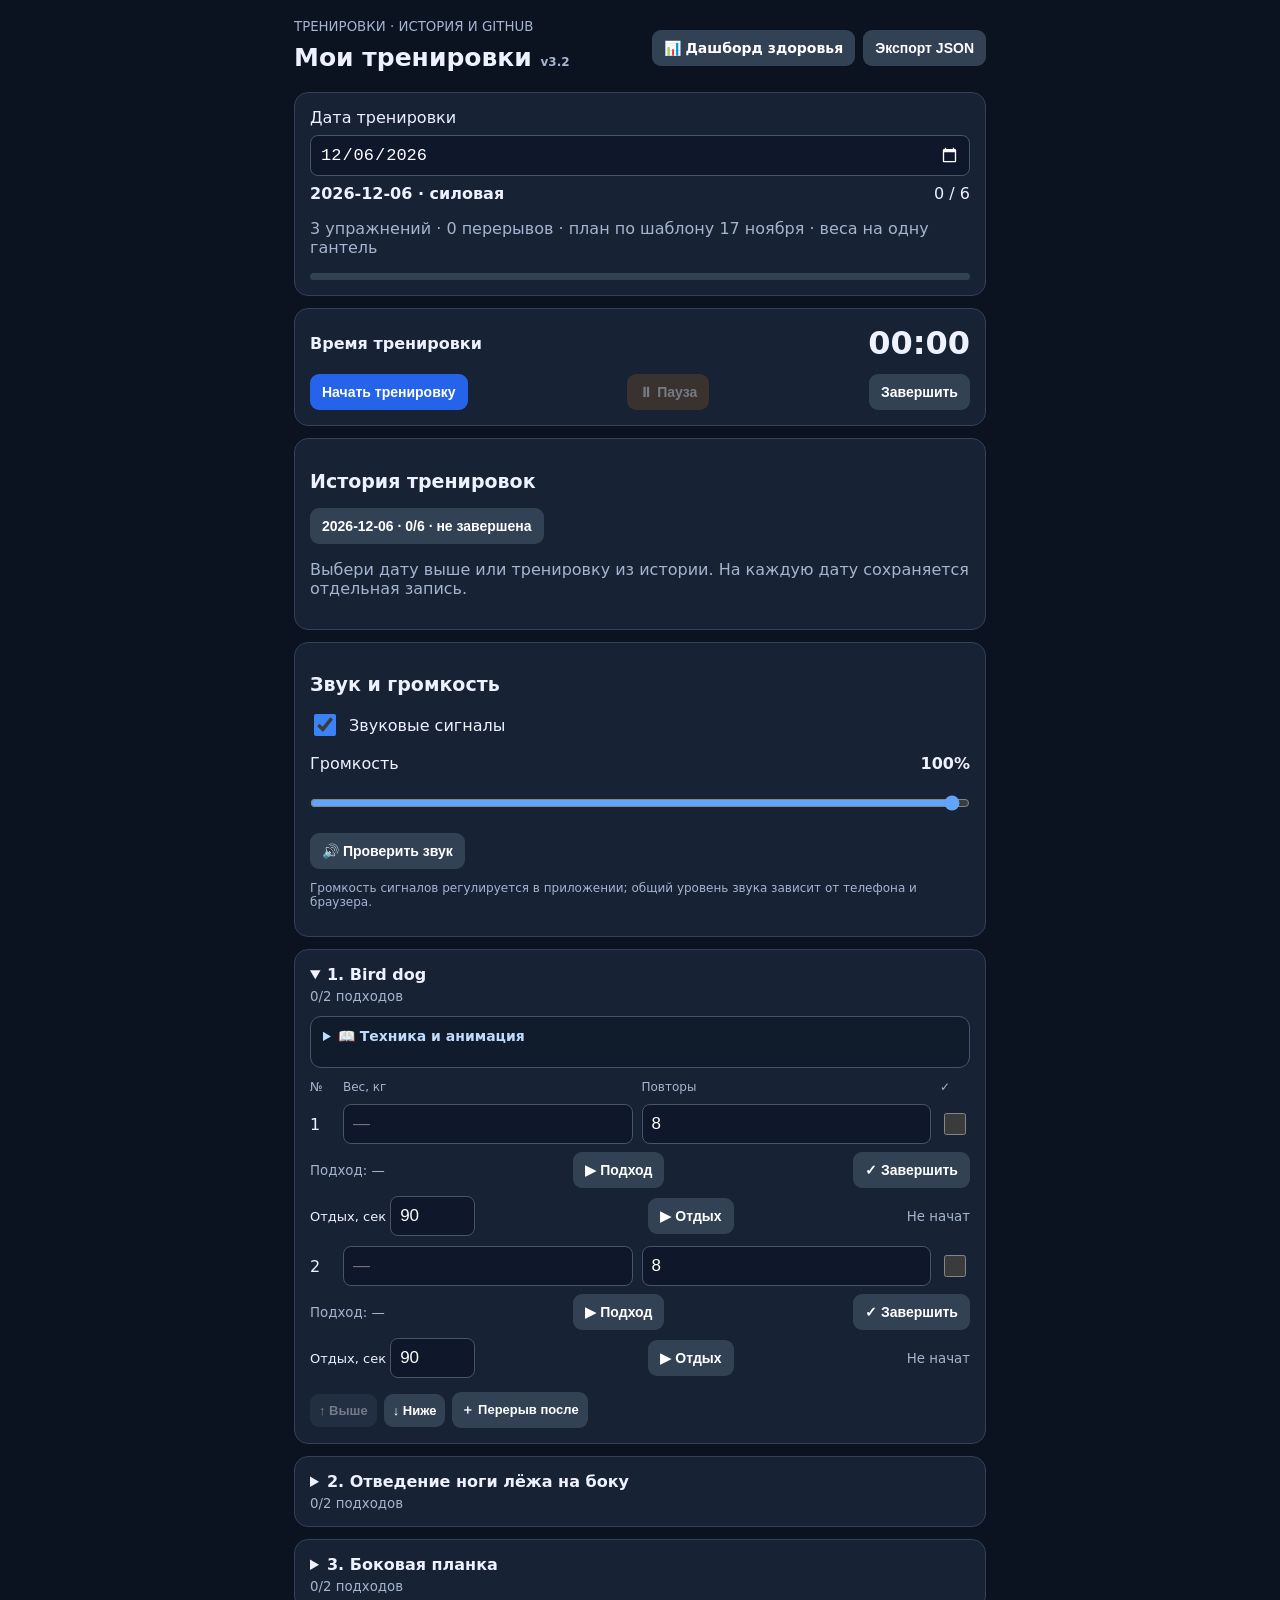
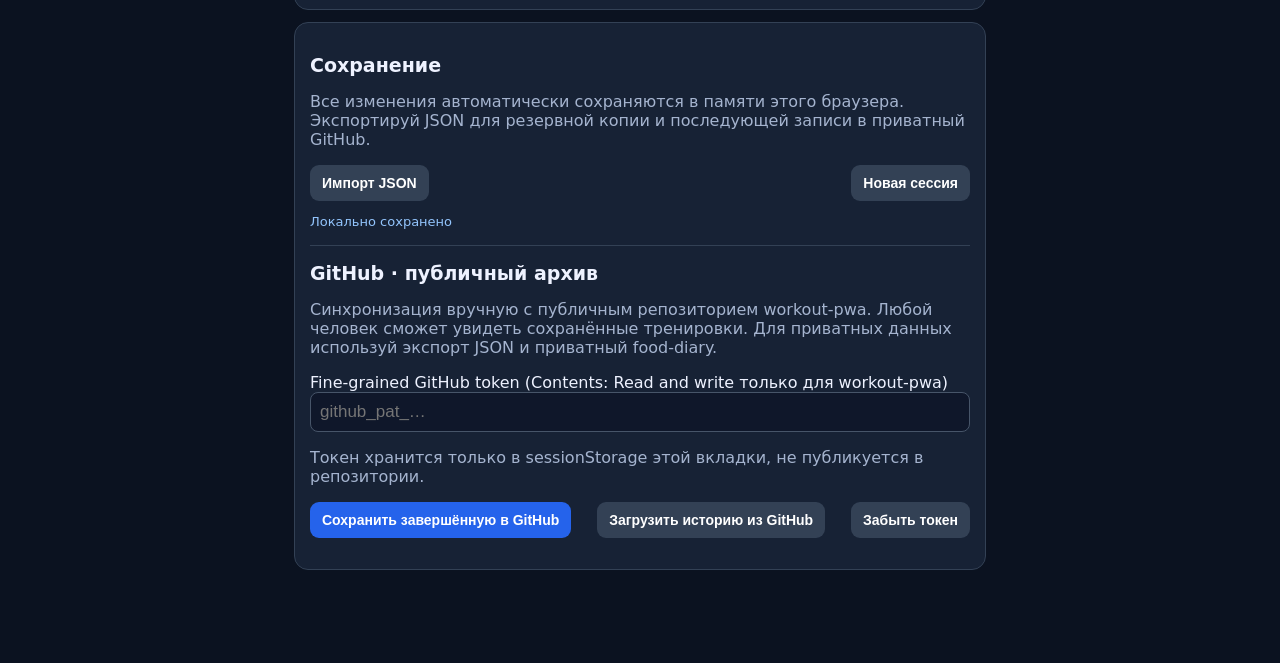
==== commit 59d3fb5e: "Deploy complete recurring strength workout with biceps/triceps/chest restored" ====
--- a/index.html
+++ b/index.html
@@ -3,8 +3,8 @@
 :root{font-family:system-ui,-apple-system,sans-serif;color:#eef2ff;background:#0b1220;color-scheme:dark}*{box-sizing:border-box}body{margin:0 auto;max-width:720px;padding:16px 14px 80px}h1{font-size:25px;margin:8px 0}h2{font-size:19px}small,.muted{color:#a5b4cf}.panel{background:#172235;border:1px solid #334155;border-radius:14px;padding:15px;margin:12px 0}.flex{display:flex;justify-content:space-between;align-items:center;gap:8px}.btn{background:#334155;color:#fff;border:0;border-radius:9px;padding:10px 12px;font-weight:650;font-size:14px}.btn.primary{background:#2563eb}.btn:disabled{opacity:.4}input{background:#0f172a;border:1px solid #475569;border-radius:8px;color:white;padding:9px;min-width:0;width:100%;font-size:17px}input[type=checkbox]{width:22px;height:22px;accent-color:#3b82f6}.grid{display:grid;grid-template-columns:repeat(2,minmax(0,1fr));gap:9px}.clock{font-size:32px;font-weight:750;font-variant-numeric:tabular-nums}.set{display:grid;grid-template-columns:24px 1fr 1fr 30px;gap:9px;align-items:center;margin-top:10px}.sethead{font-size:12px;color:#a5b4cf}.exercise{margin:12px 0}.exercise summary{cursor:pointer;font-weight:650;font-size:16px}.exercise summary small{display:block;font-weight:400;margin-top:5px}details[open] summary{margin-bottom:12px}.bar{height:7px;background:#334155;border-radius:20px;overflow:hidden}.bar>div{background:#60a5fa;height:100%}button{cursor:pointer}button:focus-visible,input:focus-visible{outline:2px solid #60a5fa}textarea{width:100%;height:100px;background:#0f172a;color:#fff}#status{font-size:13px;color:#93c5fd}
 body.timed-open{overflow:hidden}#timed-overlay[hidden]{display:none!important}#timed-overlay{position:fixed;inset:0;z-index:9999;background:#0b1220;display:flex;flex-direction:column;align-items:center;justify-content:center;padding:calc(20px + env(safe-area-inset-top)) 20px calc(20px + env(safe-area-inset-bottom));text-align:center}#timed-close{position:absolute;top:calc(16px + env(safe-area-inset-top));right:18px;font-size:26px;background:transparent;border:0;color:#cbd5e1;padding:10px}#timed-name{font-size:22px;margin-bottom:28px}#timed-ring{width:min(78vw,350px);height:auto;transform:rotate(-90deg)}#timed-progress{transition:stroke-dashoffset .18s linear}#timed-digits{position:relative;display:grid;place-items:center}#timed-digits>div{position:absolute;display:flex;flex-direction:column;align-items:center}#timed-clock{font-size:clamp(68px,19vw,100px);font-weight:800;font-variant-numeric:tabular-nums}#timed-subtitle{color:#a5b4cf}#timed-actions{display:flex;gap:12px;margin-top:32px;flex-wrap:wrap;justify-content:center}#timed-actions .btn{font-size:17px;padding:16px 20px} .move-actions,.break-controls{display:flex;gap:7px;flex-wrap:wrap;align-items:center;margin-top:14px}.move-actions .btn,.break-controls .btn{font-size:13px;padding:9px}.break-block{border-color:#64748b}.break-controls label{font-size:13px;color:#cbd5e1;max-width:88px}.break-controls input{font-size:15px;margin-top:5px}.sound-switch{display:flex;align-items:center;gap:10px;margin-bottom:15px}.sound-switch input{width:22px}.sound-volume{width:100%;margin:12px 0;accent-color:#60a5fa}.timed-volume{width:min(330px,90%);margin-top:16px}#session-pause{background:#6d4c24}@media(max-width:420px){.break-controls .btn{flex:1}.move-actions .btn{flex:1}}
 .exercise-guide{margin:12px 0;border:1px solid #475569;border-radius:11px;background:#101c2c}.exercise-guide>summary{padding:11px 12px;font-size:14px;color:#bfdbfe;font-weight:650;list-style-position:inside}.exercise-guide[open]>summary{border-bottom:1px solid #334155}.guide-body{padding:12px}.guide-media{display:block;width:100%;max-height:300px;object-fit:contain;border-radius:10px;background:#fff;margin:0 auto 12px}.guide-steps{padding-left:22px;line-height:1.6;font-size:14px}.guide-steps li{margin:7px 0}.guide-mistake{font-size:13px;line-height:1.5}.guide-note,.guide-unavailable{font-size:12px;color:#a5b4cf;line-height:1.5}.guide-source{display:inline-block;color:#93c5fd;font-size:14px;margin:8px 0 3px;text-decoration:underline;text-underline-offset:3px}</style></head><body>
-<header class="flex"><div><small>ТРЕНИРОВКИ · ИСТОРИЯ И GITHUB</small><h1>Мои тренировки <small style="font-size:12px;white-space:nowrap">v3.1</small></h1></div><div style="display:flex;gap:8px;align-items:center;flex-wrap:wrap;justify-content:flex-end"><a class="btn" href="./dashboard.html" style="text-decoration:none;display:inline-block">📊 Дашборд здоровья</a><button class="btn" id="export">Экспорт JSON</button></div></header>
+<header class="flex"><div><small>ТРЕНИРОВКИ · ИСТОРИЯ И GITHUB</small><h1>Мои тренировки <small style="font-size:12px;white-space:nowrap">v3.2</small></h1></div><div style="display:flex;gap:8px;align-items:center;flex-wrap:wrap;justify-content:flex-end"><a class="btn" href="./dashboard.html" style="text-decoration:none;display:inline-block">📊 Дашборд здоровья</a><button class="btn" id="export">Экспорт JSON</button></div></header>
 <div class="panel"><label for="workout-date">Дата тренировки</label><input id="workout-date" type="date" style="margin:8px 0"><div class="flex"><strong id="workout-heading">17 ноября 2026 · силовая</strong><span id="count">0 / 36</span></div><p class="muted" id="plan-summary">16 упражнений · веса на одну гантель</p><div class="bar"><div id="progress" style="width:0%"></div></div></div>
 <div class="panel"><div class="flex"><strong>Время тренировки</strong><strong id="total" class="clock">00:00:00</strong></div><div class="flex" style="margin-top:12px"><button class="btn primary" id="session">Начать тренировку</button><button class="btn" id="session-pause" disabled>⏸ Пауза</button><button class="btn" id="finish">Завершить</button></div><div style="display:none"><hr style="border:0;border-top:1px solid #334155;margin:16px 0"><div class="grid"><div><small>Текущий подход</small><div class="clock" id="setclock">00:00</div><button class="btn" id="settoggle">Начать подход</button></div><div><small>Отдых · <span id="restlabel">90</span> сек</small><div class="clock" id="restclock">01:30</div><button class="btn" id="resttoggle">Начать отдых</button></div></div><div class="flex" style="margin-top:14px"><label for="restchoice">Отдых</label><select class="btn" id="restchoice"><option value="60">60 сек</option><option value="90" selected>90 сек</option><option value="120">120 сек</option></select></div><p class="muted" style="font-size:12px">Нажми «Начать подход», затем отметь нужный подход галочкой: время сохранится в его записи. Для паузы нажми кнопку повторно.</p></div></div>
 <div class="panel"><h2>История тренировок</h2><div id="history" style="display:flex;flex-wrap:wrap;gap:8px"></div><p class="muted">Выбери дату выше или тренировку из истории. На каждую дату сохраняется отдельная запись.</p></div><div class="panel"><h2>Звук и громкость</h2><label class="sound-switch"><input type="checkbox" id="sound-enabled" checked> Звуковые сигналы</label><div class="flex"><label for="sound-volume-main">Громкость</label><strong class="sound-volume-value">100%</strong></div><input type="range" class="sound-volume" id="sound-volume-main" min="0" max="100" value="100" step="5"><button class="btn" id="sound-test" type="button">🔊 Проверить звук</button><p class="muted" style="font-size:12px">Громкость сигналов регулируется в приложении; общий уровень звука зависит от телефона и браузера.</p></div><div id="exercises"></div><div id="timed-overlay" role="dialog" aria-modal="true" aria-label="Таймер упражнения" hidden><button id="timed-close" aria-label="Закрыть таймер">✕</button><strong id="timed-name"></strong><div id="timed-digits"><svg id="timed-ring" viewBox="0 0 260 260" aria-hidden="true"><circle cx="130" cy="130" r="112" fill="none" stroke="#334155" stroke-width="15"/><circle id="timed-progress" cx="130" cy="130" r="112" fill="none" stroke="#60a5fa" stroke-width="15" stroke-linecap="round"/></svg><div><span id="timed-clock">30</span><span id="timed-subtitle">Осталось секунд</span></div></div><div id="timed-actions"><button class="btn" id="timed-toggle">⏸ Пауза</button><button class="btn primary" id="timed-done">✓ Завершить подход</button></div><button class="btn" id="timed-sound" style="margin-top:18px;background:transparent;border:1px solid #475569">🔊 Звук включён</button><div class="timed-volume"><label for="sound-volume-timed">Громкость <strong class="sound-volume-value">100%</strong></label><input id="sound-volume-timed" type="range" class="sound-volume" min="0" max="100" step="5" value="100"></div></div><div class="panel"><h2>Сохранение</h2><p class="muted">Все изменения автоматически сохраняются в памяти этого браузера. Экспортируй JSON для резервной копии и последующей записи в приватный GitHub.</p><div class="flex"><button class="btn" id="importbtn">Импорт JSON</button><button class="btn" id="reset">Новая сессия</button></div><input id="importfile" type="file" accept=".json,application/json" hidden><p id="status" aria-live="polite"></p><hr style="border:0;border-top:1px solid #334155;margin:16px 0"><h2>GitHub · публичный архив</h2><p class="muted">Синхронизация вручную с публичным репозиторием workout-pwa. Любой человек сможет увидеть сохранённые тренировки. Для приватных данных используй экспорт JSON и приватный food-diary.</p><label for="github-token">Fine-grained GitHub token (Contents: Read and write только для workout-pwa)</label><input id="github-token" type="password" autocomplete="off" placeholder="github_pat_…"><p class="muted">Токен хранится только в sessionStorage этой вкладки, не публикуется в репозитории.</p><div class="flex" style="flex-wrap:wrap"><button class="btn primary" id="github-sync">Сохранить завершённую в GitHub</button><button class="btn" id="github-load">Загрузить историю из GitHub</button><button class="btn" id="github-forget">Забыть токен</button></div><p id="sync-status" aria-live="polite"></p></div>
-<script src="./exercise-guide.js?v=20261122-36" defer></script><script src="./app.js?v=20261122-40" defer></script></body></html>+<script src="./exercise-guide.js?v=20261122-36" defer></script><script src="./app.js?v=20261122-41" defer></script></body></html>
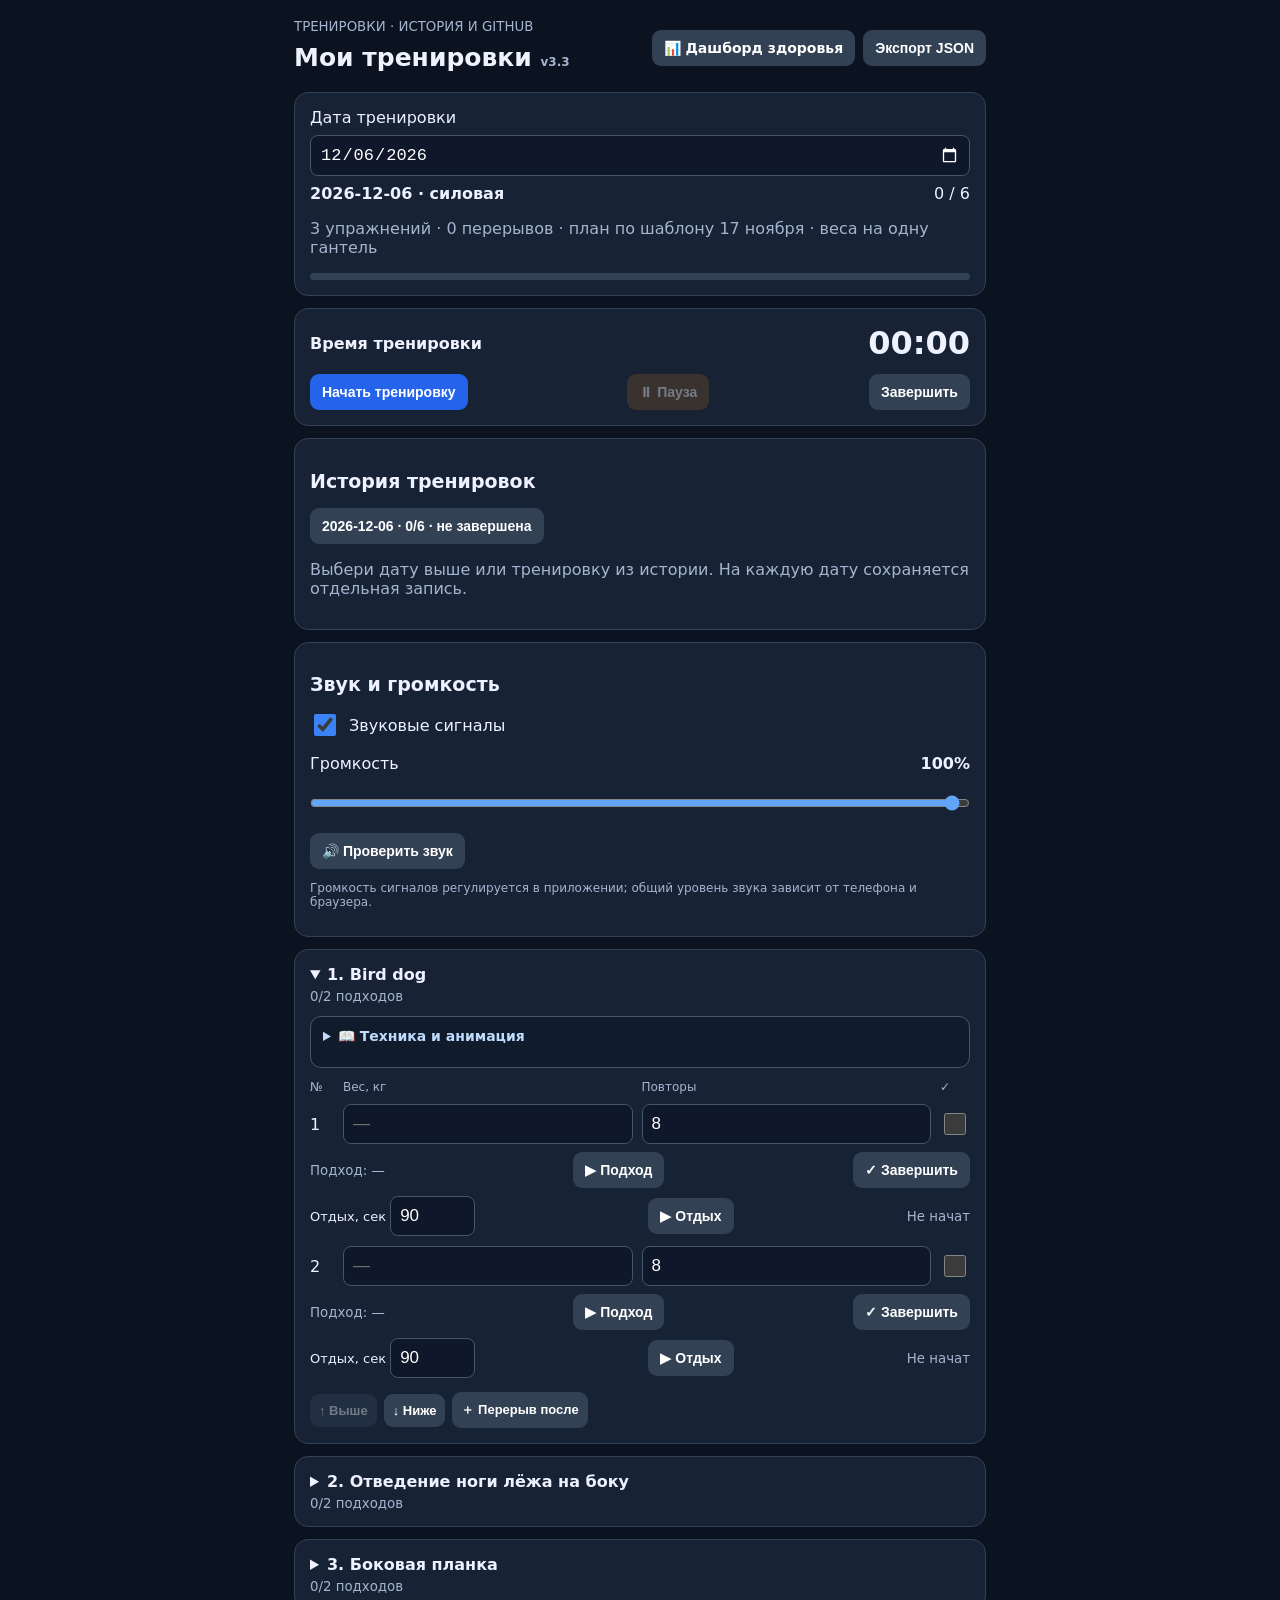
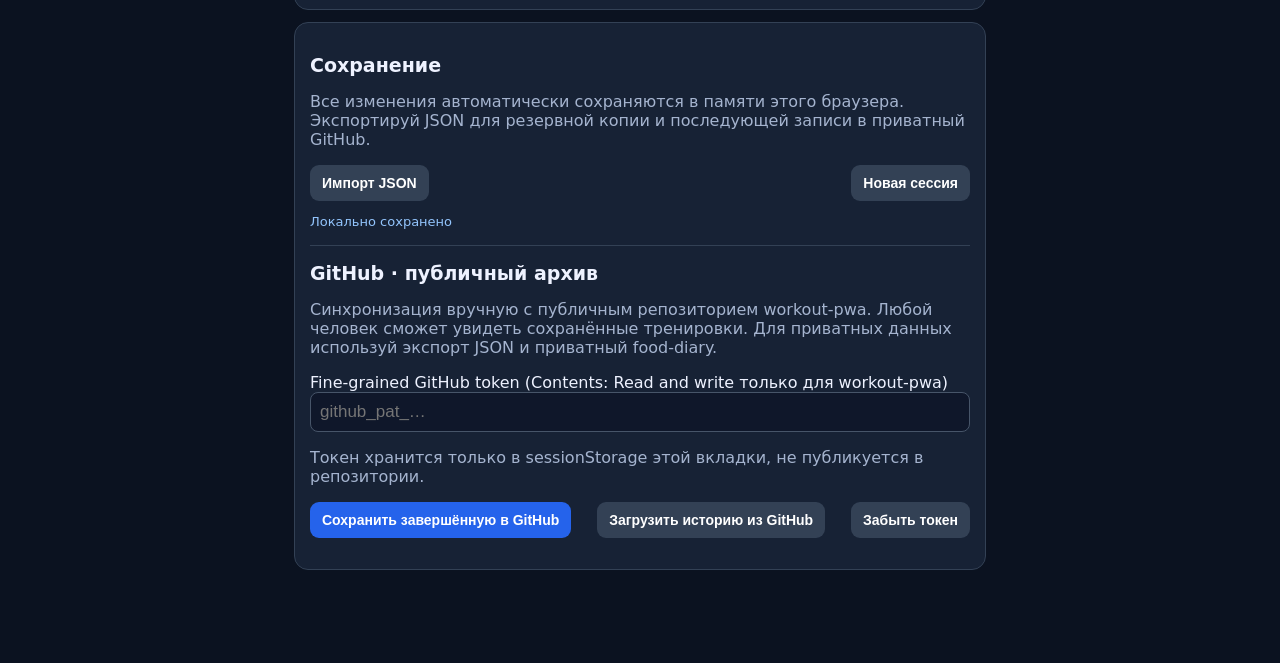
==== commit 1e63e628: "Release reordered full-body workout with overhead press first and final planks" ====
--- a/index.html
+++ b/index.html
@@ -3,8 +3,8 @@
 :root{font-family:system-ui,-apple-system,sans-serif;color:#eef2ff;background:#0b1220;color-scheme:dark}*{box-sizing:border-box}body{margin:0 auto;max-width:720px;padding:16px 14px 80px}h1{font-size:25px;margin:8px 0}h2{font-size:19px}small,.muted{color:#a5b4cf}.panel{background:#172235;border:1px solid #334155;border-radius:14px;padding:15px;margin:12px 0}.flex{display:flex;justify-content:space-between;align-items:center;gap:8px}.btn{background:#334155;color:#fff;border:0;border-radius:9px;padding:10px 12px;font-weight:650;font-size:14px}.btn.primary{background:#2563eb}.btn:disabled{opacity:.4}input{background:#0f172a;border:1px solid #475569;border-radius:8px;color:white;padding:9px;min-width:0;width:100%;font-size:17px}input[type=checkbox]{width:22px;height:22px;accent-color:#3b82f6}.grid{display:grid;grid-template-columns:repeat(2,minmax(0,1fr));gap:9px}.clock{font-size:32px;font-weight:750;font-variant-numeric:tabular-nums}.set{display:grid;grid-template-columns:24px 1fr 1fr 30px;gap:9px;align-items:center;margin-top:10px}.sethead{font-size:12px;color:#a5b4cf}.exercise{margin:12px 0}.exercise summary{cursor:pointer;font-weight:650;font-size:16px}.exercise summary small{display:block;font-weight:400;margin-top:5px}details[open] summary{margin-bottom:12px}.bar{height:7px;background:#334155;border-radius:20px;overflow:hidden}.bar>div{background:#60a5fa;height:100%}button{cursor:pointer}button:focus-visible,input:focus-visible{outline:2px solid #60a5fa}textarea{width:100%;height:100px;background:#0f172a;color:#fff}#status{font-size:13px;color:#93c5fd}
 body.timed-open{overflow:hidden}#timed-overlay[hidden]{display:none!important}#timed-overlay{position:fixed;inset:0;z-index:9999;background:#0b1220;display:flex;flex-direction:column;align-items:center;justify-content:center;padding:calc(20px + env(safe-area-inset-top)) 20px calc(20px + env(safe-area-inset-bottom));text-align:center}#timed-close{position:absolute;top:calc(16px + env(safe-area-inset-top));right:18px;font-size:26px;background:transparent;border:0;color:#cbd5e1;padding:10px}#timed-name{font-size:22px;margin-bottom:28px}#timed-ring{width:min(78vw,350px);height:auto;transform:rotate(-90deg)}#timed-progress{transition:stroke-dashoffset .18s linear}#timed-digits{position:relative;display:grid;place-items:center}#timed-digits>div{position:absolute;display:flex;flex-direction:column;align-items:center}#timed-clock{font-size:clamp(68px,19vw,100px);font-weight:800;font-variant-numeric:tabular-nums}#timed-subtitle{color:#a5b4cf}#timed-actions{display:flex;gap:12px;margin-top:32px;flex-wrap:wrap;justify-content:center}#timed-actions .btn{font-size:17px;padding:16px 20px} .move-actions,.break-controls{display:flex;gap:7px;flex-wrap:wrap;align-items:center;margin-top:14px}.move-actions .btn,.break-controls .btn{font-size:13px;padding:9px}.break-block{border-color:#64748b}.break-controls label{font-size:13px;color:#cbd5e1;max-width:88px}.break-controls input{font-size:15px;margin-top:5px}.sound-switch{display:flex;align-items:center;gap:10px;margin-bottom:15px}.sound-switch input{width:22px}.sound-volume{width:100%;margin:12px 0;accent-color:#60a5fa}.timed-volume{width:min(330px,90%);margin-top:16px}#session-pause{background:#6d4c24}@media(max-width:420px){.break-controls .btn{flex:1}.move-actions .btn{flex:1}}
 .exercise-guide{margin:12px 0;border:1px solid #475569;border-radius:11px;background:#101c2c}.exercise-guide>summary{padding:11px 12px;font-size:14px;color:#bfdbfe;font-weight:650;list-style-position:inside}.exercise-guide[open]>summary{border-bottom:1px solid #334155}.guide-body{padding:12px}.guide-media{display:block;width:100%;max-height:300px;object-fit:contain;border-radius:10px;background:#fff;margin:0 auto 12px}.guide-steps{padding-left:22px;line-height:1.6;font-size:14px}.guide-steps li{margin:7px 0}.guide-mistake{font-size:13px;line-height:1.5}.guide-note,.guide-unavailable{font-size:12px;color:#a5b4cf;line-height:1.5}.guide-source{display:inline-block;color:#93c5fd;font-size:14px;margin:8px 0 3px;text-decoration:underline;text-underline-offset:3px}</style></head><body>
-<header class="flex"><div><small>ТРЕНИРОВКИ · ИСТОРИЯ И GITHUB</small><h1>Мои тренировки <small style="font-size:12px;white-space:nowrap">v3.2</small></h1></div><div style="display:flex;gap:8px;align-items:center;flex-wrap:wrap;justify-content:flex-end"><a class="btn" href="./dashboard.html" style="text-decoration:none;display:inline-block">📊 Дашборд здоровья</a><button class="btn" id="export">Экспорт JSON</button></div></header>
+<header class="flex"><div><small>ТРЕНИРОВКИ · ИСТОРИЯ И GITHUB</small><h1>Мои тренировки <small style="font-size:12px;white-space:nowrap">v3.3</small></h1></div><div style="display:flex;gap:8px;align-items:center;flex-wrap:wrap;justify-content:flex-end"><a class="btn" href="./dashboard.html" style="text-decoration:none;display:inline-block">📊 Дашборд здоровья</a><button class="btn" id="export">Экспорт JSON</button></div></header>
 <div class="panel"><label for="workout-date">Дата тренировки</label><input id="workout-date" type="date" style="margin:8px 0"><div class="flex"><strong id="workout-heading">17 ноября 2026 · силовая</strong><span id="count">0 / 36</span></div><p class="muted" id="plan-summary">16 упражнений · веса на одну гантель</p><div class="bar"><div id="progress" style="width:0%"></div></div></div>
 <div class="panel"><div class="flex"><strong>Время тренировки</strong><strong id="total" class="clock">00:00:00</strong></div><div class="flex" style="margin-top:12px"><button class="btn primary" id="session">Начать тренировку</button><button class="btn" id="session-pause" disabled>⏸ Пауза</button><button class="btn" id="finish">Завершить</button></div><div style="display:none"><hr style="border:0;border-top:1px solid #334155;margin:16px 0"><div class="grid"><div><small>Текущий подход</small><div class="clock" id="setclock">00:00</div><button class="btn" id="settoggle">Начать подход</button></div><div><small>Отдых · <span id="restlabel">90</span> сек</small><div class="clock" id="restclock">01:30</div><button class="btn" id="resttoggle">Начать отдых</button></div></div><div class="flex" style="margin-top:14px"><label for="restchoice">Отдых</label><select class="btn" id="restchoice"><option value="60">60 сек</option><option value="90" selected>90 сек</option><option value="120">120 сек</option></select></div><p class="muted" style="font-size:12px">Нажми «Начать подход», затем отметь нужный подход галочкой: время сохранится в его записи. Для паузы нажми кнопку повторно.</p></div></div>
 <div class="panel"><h2>История тренировок</h2><div id="history" style="display:flex;flex-wrap:wrap;gap:8px"></div><p class="muted">Выбери дату выше или тренировку из истории. На каждую дату сохраняется отдельная запись.</p></div><div class="panel"><h2>Звук и громкость</h2><label class="sound-switch"><input type="checkbox" id="sound-enabled" checked> Звуковые сигналы</label><div class="flex"><label for="sound-volume-main">Громкость</label><strong class="sound-volume-value">100%</strong></div><input type="range" class="sound-volume" id="sound-volume-main" min="0" max="100" value="100" step="5"><button class="btn" id="sound-test" type="button">🔊 Проверить звук</button><p class="muted" style="font-size:12px">Громкость сигналов регулируется в приложении; общий уровень звука зависит от телефона и браузера.</p></div><div id="exercises"></div><div id="timed-overlay" role="dialog" aria-modal="true" aria-label="Таймер упражнения" hidden><button id="timed-close" aria-label="Закрыть таймер">✕</button><strong id="timed-name"></strong><div id="timed-digits"><svg id="timed-ring" viewBox="0 0 260 260" aria-hidden="true"><circle cx="130" cy="130" r="112" fill="none" stroke="#334155" stroke-width="15"/><circle id="timed-progress" cx="130" cy="130" r="112" fill="none" stroke="#60a5fa" stroke-width="15" stroke-linecap="round"/></svg><div><span id="timed-clock">30</span><span id="timed-subtitle">Осталось секунд</span></div></div><div id="timed-actions"><button class="btn" id="timed-toggle">⏸ Пауза</button><button class="btn primary" id="timed-done">✓ Завершить подход</button></div><button class="btn" id="timed-sound" style="margin-top:18px;background:transparent;border:1px solid #475569">🔊 Звук включён</button><div class="timed-volume"><label for="sound-volume-timed">Громкость <strong class="sound-volume-value">100%</strong></label><input id="sound-volume-timed" type="range" class="sound-volume" min="0" max="100" step="5" value="100"></div></div><div class="panel"><h2>Сохранение</h2><p class="muted">Все изменения автоматически сохраняются в памяти этого браузера. Экспортируй JSON для резервной копии и последующей записи в приватный GitHub.</p><div class="flex"><button class="btn" id="importbtn">Импорт JSON</button><button class="btn" id="reset">Новая сессия</button></div><input id="importfile" type="file" accept=".json,application/json" hidden><p id="status" aria-live="polite"></p><hr style="border:0;border-top:1px solid #334155;margin:16px 0"><h2>GitHub · публичный архив</h2><p class="muted">Синхронизация вручную с публичным репозиторием workout-pwa. Любой человек сможет увидеть сохранённые тренировки. Для приватных данных используй экспорт JSON и приватный food-diary.</p><label for="github-token">Fine-grained GitHub token (Contents: Read and write только для workout-pwa)</label><input id="github-token" type="password" autocomplete="off" placeholder="github_pat_…"><p class="muted">Токен хранится только в sessionStorage этой вкладки, не публикуется в репозитории.</p><div class="flex" style="flex-wrap:wrap"><button class="btn primary" id="github-sync">Сохранить завершённую в GitHub</button><button class="btn" id="github-load">Загрузить историю из GitHub</button><button class="btn" id="github-forget">Забыть токен</button></div><p id="sync-status" aria-live="polite"></p></div>
-<script src="./exercise-guide.js?v=20261122-36" defer></script><script src="./app.js?v=20261122-41" defer></script></body></html>+<script src="./exercise-guide.js?v=20261122-36" defer></script><script src="./app.js?v=20261122-42" defer></script></body></html>
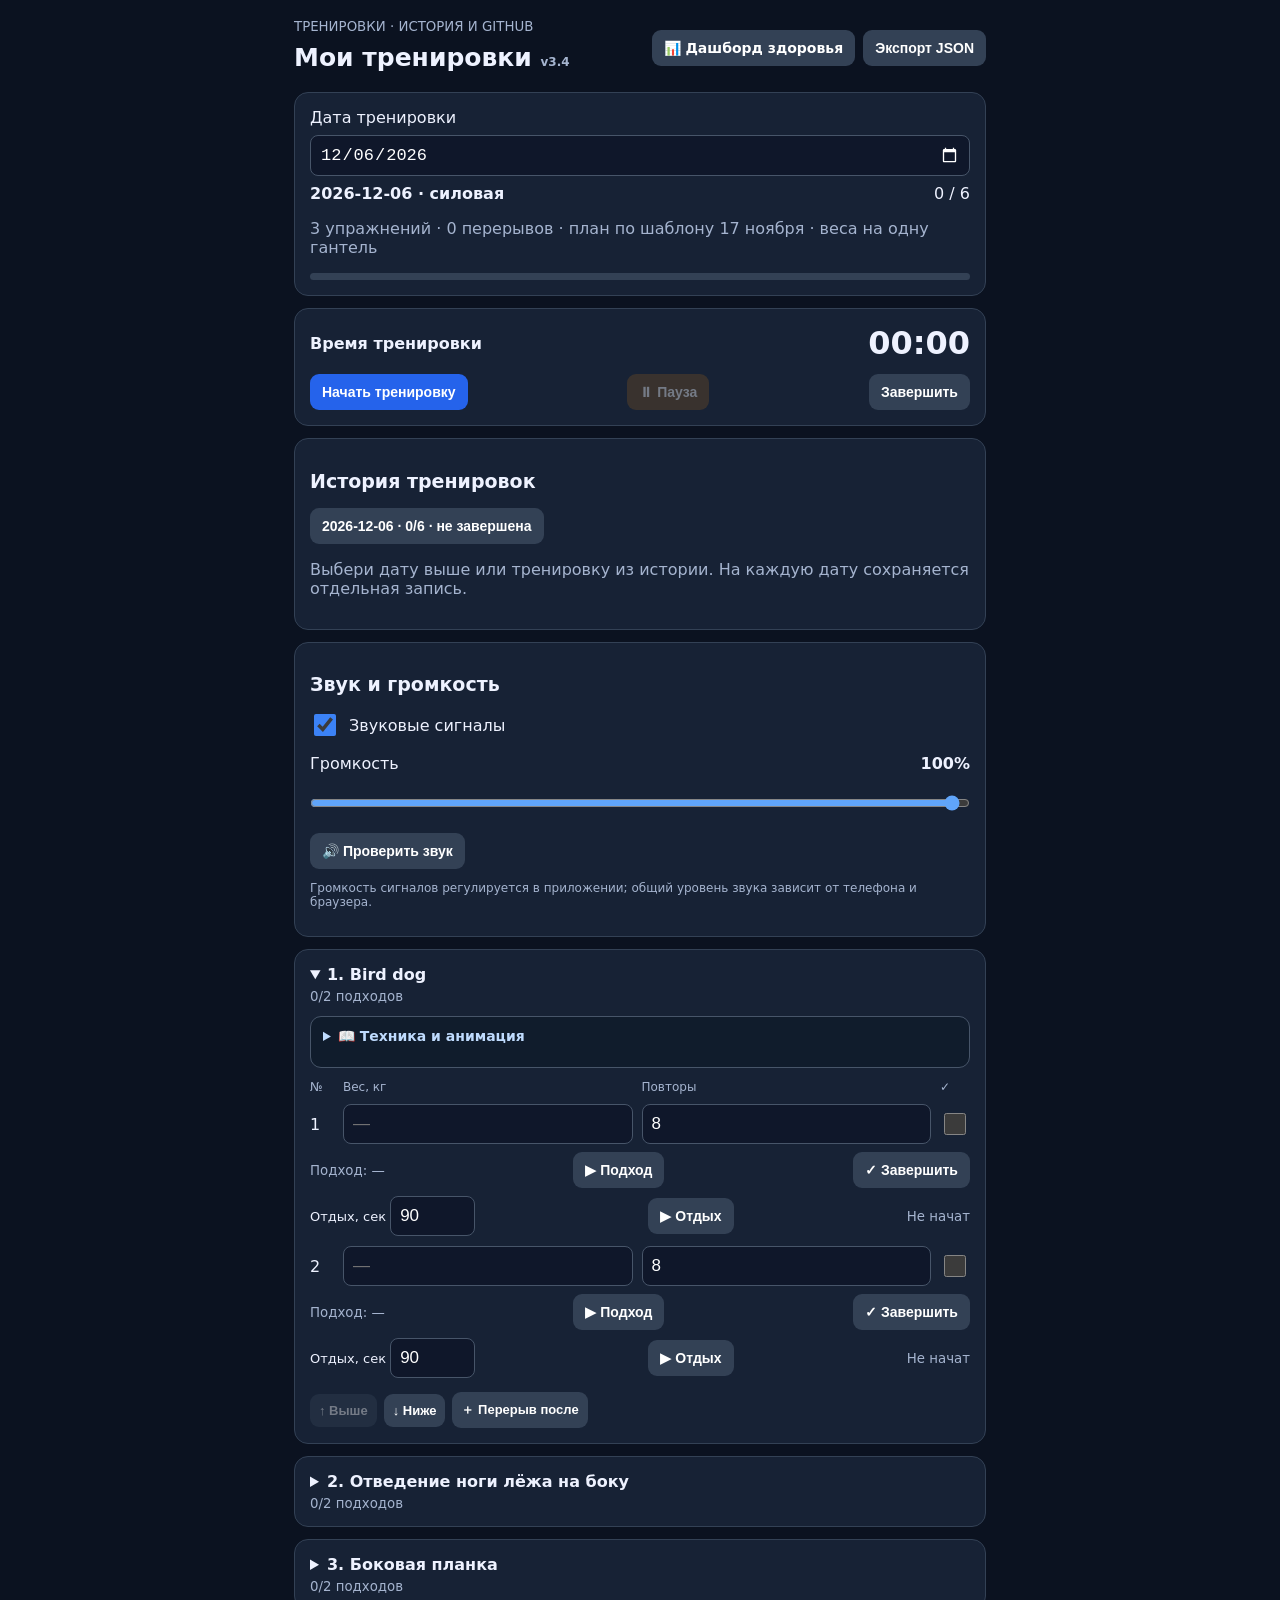
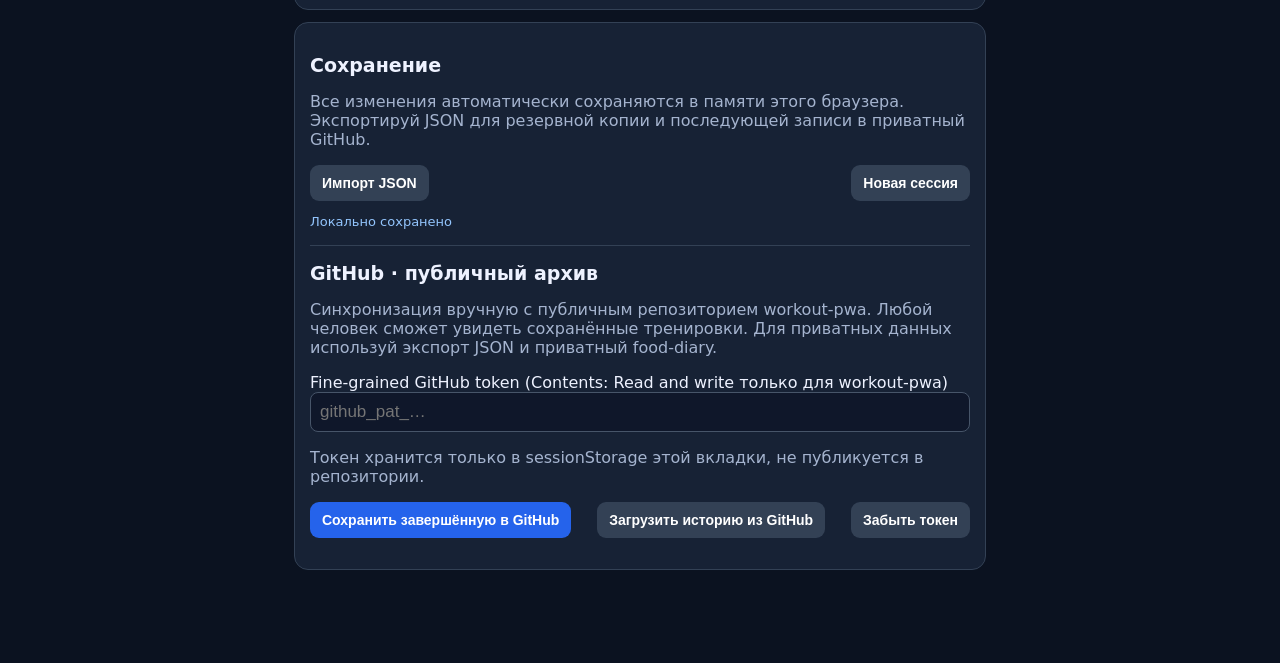
==== commit b58de226: "Deploy reordered recurring workout with pushups first and heavy weights earlier" ====
--- a/index.html
+++ b/index.html
@@ -3,8 +3,8 @@
 :root{font-family:system-ui,-apple-system,sans-serif;color:#eef2ff;background:#0b1220;color-scheme:dark}*{box-sizing:border-box}body{margin:0 auto;max-width:720px;padding:16px 14px 80px}h1{font-size:25px;margin:8px 0}h2{font-size:19px}small,.muted{color:#a5b4cf}.panel{background:#172235;border:1px solid #334155;border-radius:14px;padding:15px;margin:12px 0}.flex{display:flex;justify-content:space-between;align-items:center;gap:8px}.btn{background:#334155;color:#fff;border:0;border-radius:9px;padding:10px 12px;font-weight:650;font-size:14px}.btn.primary{background:#2563eb}.btn:disabled{opacity:.4}input{background:#0f172a;border:1px solid #475569;border-radius:8px;color:white;padding:9px;min-width:0;width:100%;font-size:17px}input[type=checkbox]{width:22px;height:22px;accent-color:#3b82f6}.grid{display:grid;grid-template-columns:repeat(2,minmax(0,1fr));gap:9px}.clock{font-size:32px;font-weight:750;font-variant-numeric:tabular-nums}.set{display:grid;grid-template-columns:24px 1fr 1fr 30px;gap:9px;align-items:center;margin-top:10px}.sethead{font-size:12px;color:#a5b4cf}.exercise{margin:12px 0}.exercise summary{cursor:pointer;font-weight:650;font-size:16px}.exercise summary small{display:block;font-weight:400;margin-top:5px}details[open] summary{margin-bottom:12px}.bar{height:7px;background:#334155;border-radius:20px;overflow:hidden}.bar>div{background:#60a5fa;height:100%}button{cursor:pointer}button:focus-visible,input:focus-visible{outline:2px solid #60a5fa}textarea{width:100%;height:100px;background:#0f172a;color:#fff}#status{font-size:13px;color:#93c5fd}
 body.timed-open{overflow:hidden}#timed-overlay[hidden]{display:none!important}#timed-overlay{position:fixed;inset:0;z-index:9999;background:#0b1220;display:flex;flex-direction:column;align-items:center;justify-content:center;padding:calc(20px + env(safe-area-inset-top)) 20px calc(20px + env(safe-area-inset-bottom));text-align:center}#timed-close{position:absolute;top:calc(16px + env(safe-area-inset-top));right:18px;font-size:26px;background:transparent;border:0;color:#cbd5e1;padding:10px}#timed-name{font-size:22px;margin-bottom:28px}#timed-ring{width:min(78vw,350px);height:auto;transform:rotate(-90deg)}#timed-progress{transition:stroke-dashoffset .18s linear}#timed-digits{position:relative;display:grid;place-items:center}#timed-digits>div{position:absolute;display:flex;flex-direction:column;align-items:center}#timed-clock{font-size:clamp(68px,19vw,100px);font-weight:800;font-variant-numeric:tabular-nums}#timed-subtitle{color:#a5b4cf}#timed-actions{display:flex;gap:12px;margin-top:32px;flex-wrap:wrap;justify-content:center}#timed-actions .btn{font-size:17px;padding:16px 20px} .move-actions,.break-controls{display:flex;gap:7px;flex-wrap:wrap;align-items:center;margin-top:14px}.move-actions .btn,.break-controls .btn{font-size:13px;padding:9px}.break-block{border-color:#64748b}.break-controls label{font-size:13px;color:#cbd5e1;max-width:88px}.break-controls input{font-size:15px;margin-top:5px}.sound-switch{display:flex;align-items:center;gap:10px;margin-bottom:15px}.sound-switch input{width:22px}.sound-volume{width:100%;margin:12px 0;accent-color:#60a5fa}.timed-volume{width:min(330px,90%);margin-top:16px}#session-pause{background:#6d4c24}@media(max-width:420px){.break-controls .btn{flex:1}.move-actions .btn{flex:1}}
 .exercise-guide{margin:12px 0;border:1px solid #475569;border-radius:11px;background:#101c2c}.exercise-guide>summary{padding:11px 12px;font-size:14px;color:#bfdbfe;font-weight:650;list-style-position:inside}.exercise-guide[open]>summary{border-bottom:1px solid #334155}.guide-body{padding:12px}.guide-media{display:block;width:100%;max-height:300px;object-fit:contain;border-radius:10px;background:#fff;margin:0 auto 12px}.guide-steps{padding-left:22px;line-height:1.6;font-size:14px}.guide-steps li{margin:7px 0}.guide-mistake{font-size:13px;line-height:1.5}.guide-note,.guide-unavailable{font-size:12px;color:#a5b4cf;line-height:1.5}.guide-source{display:inline-block;color:#93c5fd;font-size:14px;margin:8px 0 3px;text-decoration:underline;text-underline-offset:3px}</style></head><body>
-<header class="flex"><div><small>ТРЕНИРОВКИ · ИСТОРИЯ И GITHUB</small><h1>Мои тренировки <small style="font-size:12px;white-space:nowrap">v3.3</small></h1></div><div style="display:flex;gap:8px;align-items:center;flex-wrap:wrap;justify-content:flex-end"><a class="btn" href="./dashboard.html" style="text-decoration:none;display:inline-block">📊 Дашборд здоровья</a><button class="btn" id="export">Экспорт JSON</button></div></header>
+<header class="flex"><div><small>ТРЕНИРОВКИ · ИСТОРИЯ И GITHUB</small><h1>Мои тренировки <small style="font-size:12px;white-space:nowrap">v3.4</small></h1></div><div style="display:flex;gap:8px;align-items:center;flex-wrap:wrap;justify-content:flex-end"><a class="btn" href="./dashboard.html" style="text-decoration:none;display:inline-block">📊 Дашборд здоровья</a><button class="btn" id="export">Экспорт JSON</button></div></header>
 <div class="panel"><label for="workout-date">Дата тренировки</label><input id="workout-date" type="date" style="margin:8px 0"><div class="flex"><strong id="workout-heading">17 ноября 2026 · силовая</strong><span id="count">0 / 36</span></div><p class="muted" id="plan-summary">16 упражнений · веса на одну гантель</p><div class="bar"><div id="progress" style="width:0%"></div></div></div>
 <div class="panel"><div class="flex"><strong>Время тренировки</strong><strong id="total" class="clock">00:00:00</strong></div><div class="flex" style="margin-top:12px"><button class="btn primary" id="session">Начать тренировку</button><button class="btn" id="session-pause" disabled>⏸ Пауза</button><button class="btn" id="finish">Завершить</button></div><div style="display:none"><hr style="border:0;border-top:1px solid #334155;margin:16px 0"><div class="grid"><div><small>Текущий подход</small><div class="clock" id="setclock">00:00</div><button class="btn" id="settoggle">Начать подход</button></div><div><small>Отдых · <span id="restlabel">90</span> сек</small><div class="clock" id="restclock">01:30</div><button class="btn" id="resttoggle">Начать отдых</button></div></div><div class="flex" style="margin-top:14px"><label for="restchoice">Отдых</label><select class="btn" id="restchoice"><option value="60">60 сек</option><option value="90" selected>90 сек</option><option value="120">120 сек</option></select></div><p class="muted" style="font-size:12px">Нажми «Начать подход», затем отметь нужный подход галочкой: время сохранится в его записи. Для паузы нажми кнопку повторно.</p></div></div>
 <div class="panel"><h2>История тренировок</h2><div id="history" style="display:flex;flex-wrap:wrap;gap:8px"></div><p class="muted">Выбери дату выше или тренировку из истории. На каждую дату сохраняется отдельная запись.</p></div><div class="panel"><h2>Звук и громкость</h2><label class="sound-switch"><input type="checkbox" id="sound-enabled" checked> Звуковые сигналы</label><div class="flex"><label for="sound-volume-main">Громкость</label><strong class="sound-volume-value">100%</strong></div><input type="range" class="sound-volume" id="sound-volume-main" min="0" max="100" value="100" step="5"><button class="btn" id="sound-test" type="button">🔊 Проверить звук</button><p class="muted" style="font-size:12px">Громкость сигналов регулируется в приложении; общий уровень звука зависит от телефона и браузера.</p></div><div id="exercises"></div><div id="timed-overlay" role="dialog" aria-modal="true" aria-label="Таймер упражнения" hidden><button id="timed-close" aria-label="Закрыть таймер">✕</button><strong id="timed-name"></strong><div id="timed-digits"><svg id="timed-ring" viewBox="0 0 260 260" aria-hidden="true"><circle cx="130" cy="130" r="112" fill="none" stroke="#334155" stroke-width="15"/><circle id="timed-progress" cx="130" cy="130" r="112" fill="none" stroke="#60a5fa" stroke-width="15" stroke-linecap="round"/></svg><div><span id="timed-clock">30</span><span id="timed-subtitle">Осталось секунд</span></div></div><div id="timed-actions"><button class="btn" id="timed-toggle">⏸ Пауза</button><button class="btn primary" id="timed-done">✓ Завершить подход</button></div><button class="btn" id="timed-sound" style="margin-top:18px;background:transparent;border:1px solid #475569">🔊 Звук включён</button><div class="timed-volume"><label for="sound-volume-timed">Громкость <strong class="sound-volume-value">100%</strong></label><input id="sound-volume-timed" type="range" class="sound-volume" min="0" max="100" step="5" value="100"></div></div><div class="panel"><h2>Сохранение</h2><p class="muted">Все изменения автоматически сохраняются в памяти этого браузера. Экспортируй JSON для резервной копии и последующей записи в приватный GitHub.</p><div class="flex"><button class="btn" id="importbtn">Импорт JSON</button><button class="btn" id="reset">Новая сессия</button></div><input id="importfile" type="file" accept=".json,application/json" hidden><p id="status" aria-live="polite"></p><hr style="border:0;border-top:1px solid #334155;margin:16px 0"><h2>GitHub · публичный архив</h2><p class="muted">Синхронизация вручную с публичным репозиторием workout-pwa. Любой человек сможет увидеть сохранённые тренировки. Для приватных данных используй экспорт JSON и приватный food-diary.</p><label for="github-token">Fine-grained GitHub token (Contents: Read and write только для workout-pwa)</label><input id="github-token" type="password" autocomplete="off" placeholder="github_pat_…"><p class="muted">Токен хранится только в sessionStorage этой вкладки, не публикуется в репозитории.</p><div class="flex" style="flex-wrap:wrap"><button class="btn primary" id="github-sync">Сохранить завершённую в GitHub</button><button class="btn" id="github-load">Загрузить историю из GitHub</button><button class="btn" id="github-forget">Забыть токен</button></div><p id="sync-status" aria-live="polite"></p></div>
-<script src="./exercise-guide.js?v=20261122-36" defer></script><script src="./app.js?v=20261122-42" defer></script></body></html>+<script src="./exercise-guide.js?v=20261122-36" defer></script><script src="./app.js?v=20261122-43" defer></script></body></html>
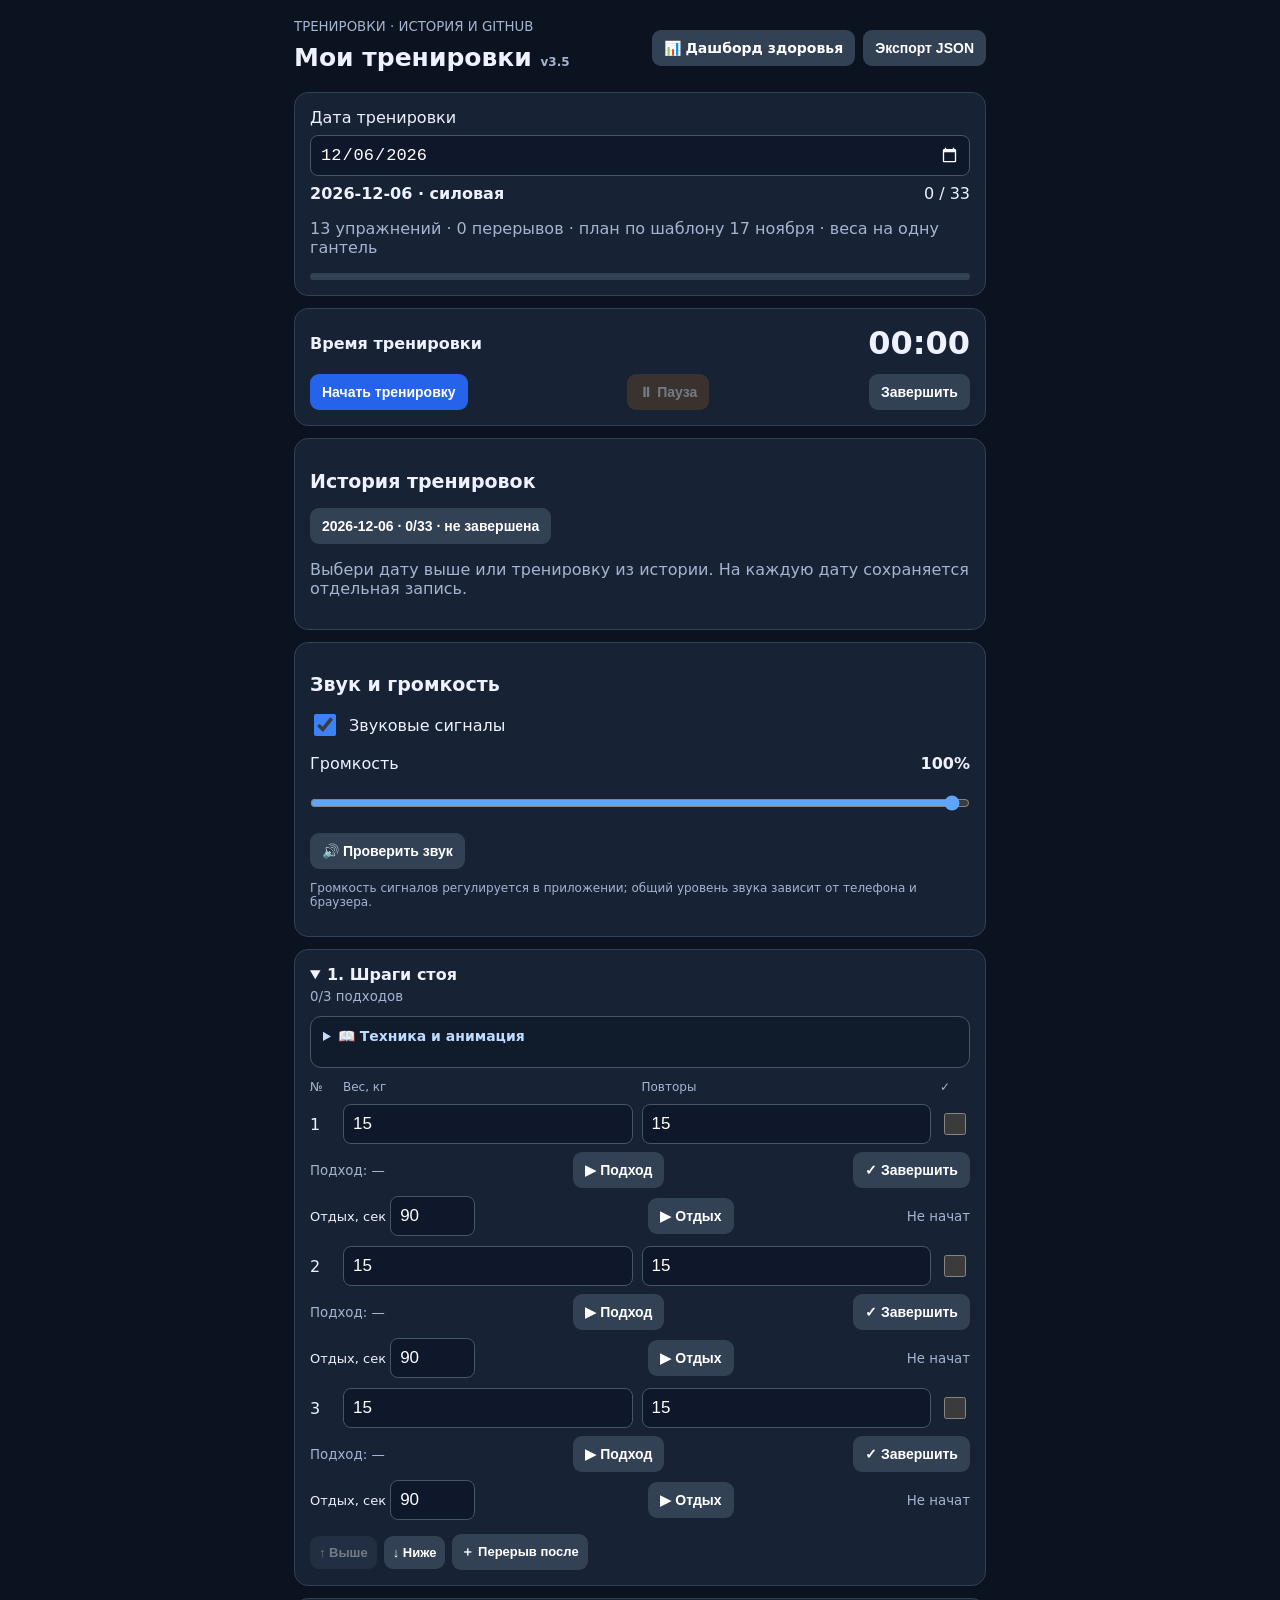
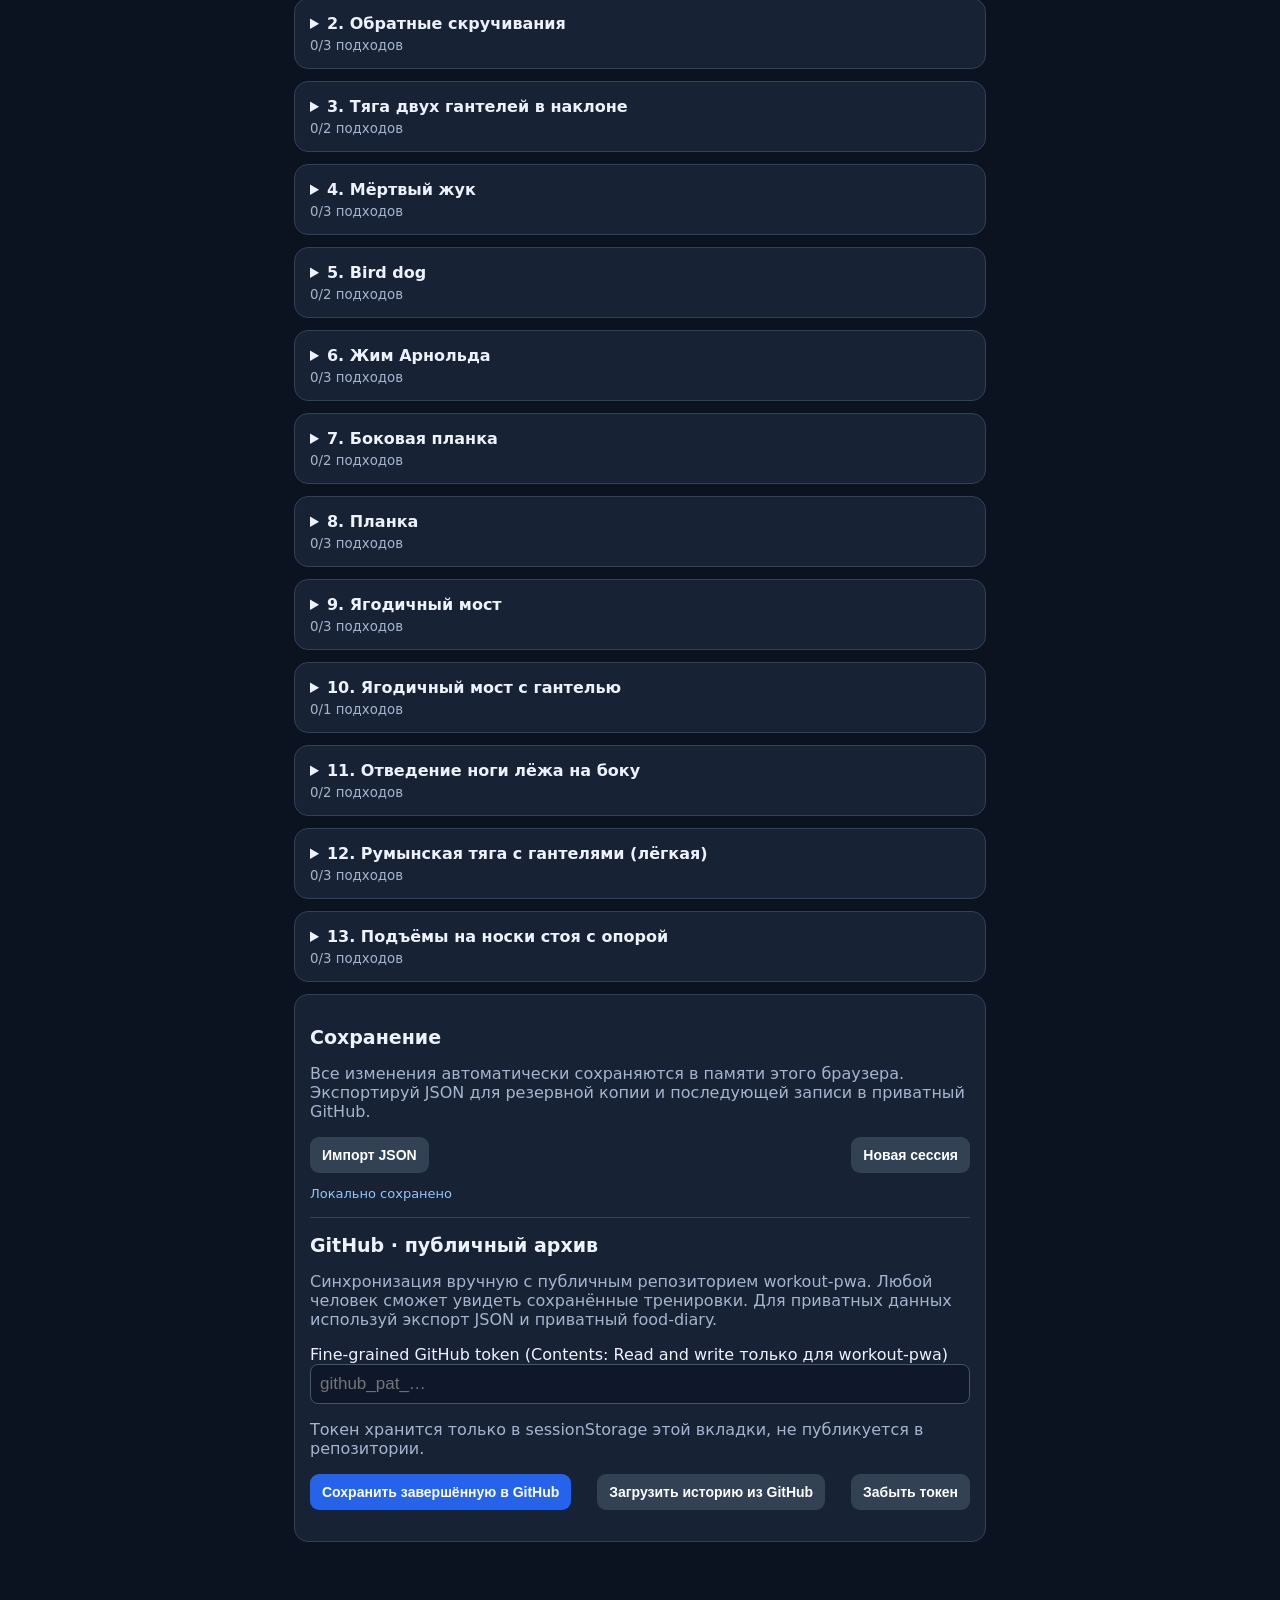
==== commit 2f3aaee5: "Publish recurring Nov 22-style recovery-day plans v3.5" ====
--- a/index.html
+++ b/index.html
@@ -3,8 +3,8 @@
 :root{font-family:system-ui,-apple-system,sans-serif;color:#eef2ff;background:#0b1220;color-scheme:dark}*{box-sizing:border-box}body{margin:0 auto;max-width:720px;padding:16px 14px 80px}h1{font-size:25px;margin:8px 0}h2{font-size:19px}small,.muted{color:#a5b4cf}.panel{background:#172235;border:1px solid #334155;border-radius:14px;padding:15px;margin:12px 0}.flex{display:flex;justify-content:space-between;align-items:center;gap:8px}.btn{background:#334155;color:#fff;border:0;border-radius:9px;padding:10px 12px;font-weight:650;font-size:14px}.btn.primary{background:#2563eb}.btn:disabled{opacity:.4}input{background:#0f172a;border:1px solid #475569;border-radius:8px;color:white;padding:9px;min-width:0;width:100%;font-size:17px}input[type=checkbox]{width:22px;height:22px;accent-color:#3b82f6}.grid{display:grid;grid-template-columns:repeat(2,minmax(0,1fr));gap:9px}.clock{font-size:32px;font-weight:750;font-variant-numeric:tabular-nums}.set{display:grid;grid-template-columns:24px 1fr 1fr 30px;gap:9px;align-items:center;margin-top:10px}.sethead{font-size:12px;color:#a5b4cf}.exercise{margin:12px 0}.exercise summary{cursor:pointer;font-weight:650;font-size:16px}.exercise summary small{display:block;font-weight:400;margin-top:5px}details[open] summary{margin-bottom:12px}.bar{height:7px;background:#334155;border-radius:20px;overflow:hidden}.bar>div{background:#60a5fa;height:100%}button{cursor:pointer}button:focus-visible,input:focus-visible{outline:2px solid #60a5fa}textarea{width:100%;height:100px;background:#0f172a;color:#fff}#status{font-size:13px;color:#93c5fd}
 body.timed-open{overflow:hidden}#timed-overlay[hidden]{display:none!important}#timed-overlay{position:fixed;inset:0;z-index:9999;background:#0b1220;display:flex;flex-direction:column;align-items:center;justify-content:center;padding:calc(20px + env(safe-area-inset-top)) 20px calc(20px + env(safe-area-inset-bottom));text-align:center}#timed-close{position:absolute;top:calc(16px + env(safe-area-inset-top));right:18px;font-size:26px;background:transparent;border:0;color:#cbd5e1;padding:10px}#timed-name{font-size:22px;margin-bottom:28px}#timed-ring{width:min(78vw,350px);height:auto;transform:rotate(-90deg)}#timed-progress{transition:stroke-dashoffset .18s linear}#timed-digits{position:relative;display:grid;place-items:center}#timed-digits>div{position:absolute;display:flex;flex-direction:column;align-items:center}#timed-clock{font-size:clamp(68px,19vw,100px);font-weight:800;font-variant-numeric:tabular-nums}#timed-subtitle{color:#a5b4cf}#timed-actions{display:flex;gap:12px;margin-top:32px;flex-wrap:wrap;justify-content:center}#timed-actions .btn{font-size:17px;padding:16px 20px} .move-actions,.break-controls{display:flex;gap:7px;flex-wrap:wrap;align-items:center;margin-top:14px}.move-actions .btn,.break-controls .btn{font-size:13px;padding:9px}.break-block{border-color:#64748b}.break-controls label{font-size:13px;color:#cbd5e1;max-width:88px}.break-controls input{font-size:15px;margin-top:5px}.sound-switch{display:flex;align-items:center;gap:10px;margin-bottom:15px}.sound-switch input{width:22px}.sound-volume{width:100%;margin:12px 0;accent-color:#60a5fa}.timed-volume{width:min(330px,90%);margin-top:16px}#session-pause{background:#6d4c24}@media(max-width:420px){.break-controls .btn{flex:1}.move-actions .btn{flex:1}}
 .exercise-guide{margin:12px 0;border:1px solid #475569;border-radius:11px;background:#101c2c}.exercise-guide>summary{padding:11px 12px;font-size:14px;color:#bfdbfe;font-weight:650;list-style-position:inside}.exercise-guide[open]>summary{border-bottom:1px solid #334155}.guide-body{padding:12px}.guide-media{display:block;width:100%;max-height:300px;object-fit:contain;border-radius:10px;background:#fff;margin:0 auto 12px}.guide-steps{padding-left:22px;line-height:1.6;font-size:14px}.guide-steps li{margin:7px 0}.guide-mistake{font-size:13px;line-height:1.5}.guide-note,.guide-unavailable{font-size:12px;color:#a5b4cf;line-height:1.5}.guide-source{display:inline-block;color:#93c5fd;font-size:14px;margin:8px 0 3px;text-decoration:underline;text-underline-offset:3px}</style></head><body>
-<header class="flex"><div><small>ТРЕНИРОВКИ · ИСТОРИЯ И GITHUB</small><h1>Мои тренировки <small style="font-size:12px;white-space:nowrap">v3.4</small></h1></div><div style="display:flex;gap:8px;align-items:center;flex-wrap:wrap;justify-content:flex-end"><a class="btn" href="./dashboard.html" style="text-decoration:none;display:inline-block">📊 Дашборд здоровья</a><button class="btn" id="export">Экспорт JSON</button></div></header>
+<header class="flex"><div><small>ТРЕНИРОВКИ · ИСТОРИЯ И GITHUB</small><h1>Мои тренировки <small style="font-size:12px;white-space:nowrap">v3.5</small></h1></div><div style="display:flex;gap:8px;align-items:center;flex-wrap:wrap;justify-content:flex-end"><a class="btn" href="./dashboard.html" style="text-decoration:none;display:inline-block">📊 Дашборд здоровья</a><button class="btn" id="export">Экспорт JSON</button></div></header>
 <div class="panel"><label for="workout-date">Дата тренировки</label><input id="workout-date" type="date" style="margin:8px 0"><div class="flex"><strong id="workout-heading">17 ноября 2026 · силовая</strong><span id="count">0 / 36</span></div><p class="muted" id="plan-summary">16 упражнений · веса на одну гантель</p><div class="bar"><div id="progress" style="width:0%"></div></div></div>
 <div class="panel"><div class="flex"><strong>Время тренировки</strong><strong id="total" class="clock">00:00:00</strong></div><div class="flex" style="margin-top:12px"><button class="btn primary" id="session">Начать тренировку</button><button class="btn" id="session-pause" disabled>⏸ Пауза</button><button class="btn" id="finish">Завершить</button></div><div style="display:none"><hr style="border:0;border-top:1px solid #334155;margin:16px 0"><div class="grid"><div><small>Текущий подход</small><div class="clock" id="setclock">00:00</div><button class="btn" id="settoggle">Начать подход</button></div><div><small>Отдых · <span id="restlabel">90</span> сек</small><div class="clock" id="restclock">01:30</div><button class="btn" id="resttoggle">Начать отдых</button></div></div><div class="flex" style="margin-top:14px"><label for="restchoice">Отдых</label><select class="btn" id="restchoice"><option value="60">60 сек</option><option value="90" selected>90 сек</option><option value="120">120 сек</option></select></div><p class="muted" style="font-size:12px">Нажми «Начать подход», затем отметь нужный подход галочкой: время сохранится в его записи. Для паузы нажми кнопку повторно.</p></div></div>
 <div class="panel"><h2>История тренировок</h2><div id="history" style="display:flex;flex-wrap:wrap;gap:8px"></div><p class="muted">Выбери дату выше или тренировку из истории. На каждую дату сохраняется отдельная запись.</p></div><div class="panel"><h2>Звук и громкость</h2><label class="sound-switch"><input type="checkbox" id="sound-enabled" checked> Звуковые сигналы</label><div class="flex"><label for="sound-volume-main">Громкость</label><strong class="sound-volume-value">100%</strong></div><input type="range" class="sound-volume" id="sound-volume-main" min="0" max="100" value="100" step="5"><button class="btn" id="sound-test" type="button">🔊 Проверить звук</button><p class="muted" style="font-size:12px">Громкость сигналов регулируется в приложении; общий уровень звука зависит от телефона и браузера.</p></div><div id="exercises"></div><div id="timed-overlay" role="dialog" aria-modal="true" aria-label="Таймер упражнения" hidden><button id="timed-close" aria-label="Закрыть таймер">✕</button><strong id="timed-name"></strong><div id="timed-digits"><svg id="timed-ring" viewBox="0 0 260 260" aria-hidden="true"><circle cx="130" cy="130" r="112" fill="none" stroke="#334155" stroke-width="15"/><circle id="timed-progress" cx="130" cy="130" r="112" fill="none" stroke="#60a5fa" stroke-width="15" stroke-linecap="round"/></svg><div><span id="timed-clock">30</span><span id="timed-subtitle">Осталось секунд</span></div></div><div id="timed-actions"><button class="btn" id="timed-toggle">⏸ Пауза</button><button class="btn primary" id="timed-done">✓ Завершить подход</button></div><button class="btn" id="timed-sound" style="margin-top:18px;background:transparent;border:1px solid #475569">🔊 Звук включён</button><div class="timed-volume"><label for="sound-volume-timed">Громкость <strong class="sound-volume-value">100%</strong></label><input id="sound-volume-timed" type="range" class="sound-volume" min="0" max="100" step="5" value="100"></div></div><div class="panel"><h2>Сохранение</h2><p class="muted">Все изменения автоматически сохраняются в памяти этого браузера. Экспортируй JSON для резервной копии и последующей записи в приватный GitHub.</p><div class="flex"><button class="btn" id="importbtn">Импорт JSON</button><button class="btn" id="reset">Новая сессия</button></div><input id="importfile" type="file" accept=".json,application/json" hidden><p id="status" aria-live="polite"></p><hr style="border:0;border-top:1px solid #334155;margin:16px 0"><h2>GitHub · публичный архив</h2><p class="muted">Синхронизация вручную с публичным репозиторием workout-pwa. Любой человек сможет увидеть сохранённые тренировки. Для приватных данных используй экспорт JSON и приватный food-diary.</p><label for="github-token">Fine-grained GitHub token (Contents: Read and write только для workout-pwa)</label><input id="github-token" type="password" autocomplete="off" placeholder="github_pat_…"><p class="muted">Токен хранится только в sessionStorage этой вкладки, не публикуется в репозитории.</p><div class="flex" style="flex-wrap:wrap"><button class="btn primary" id="github-sync">Сохранить завершённую в GitHub</button><button class="btn" id="github-load">Загрузить историю из GitHub</button><button class="btn" id="github-forget">Забыть токен</button></div><p id="sync-status" aria-live="polite"></p></div>
-<script src="./exercise-guide.js?v=20261122-36" defer></script><script src="./app.js?v=20261122-43" defer></script></body></html>+<script src="./exercise-guide.js?v=20261122-36" defer></script><script src="./app.js?v=20261122-44" defer></script></body></html>
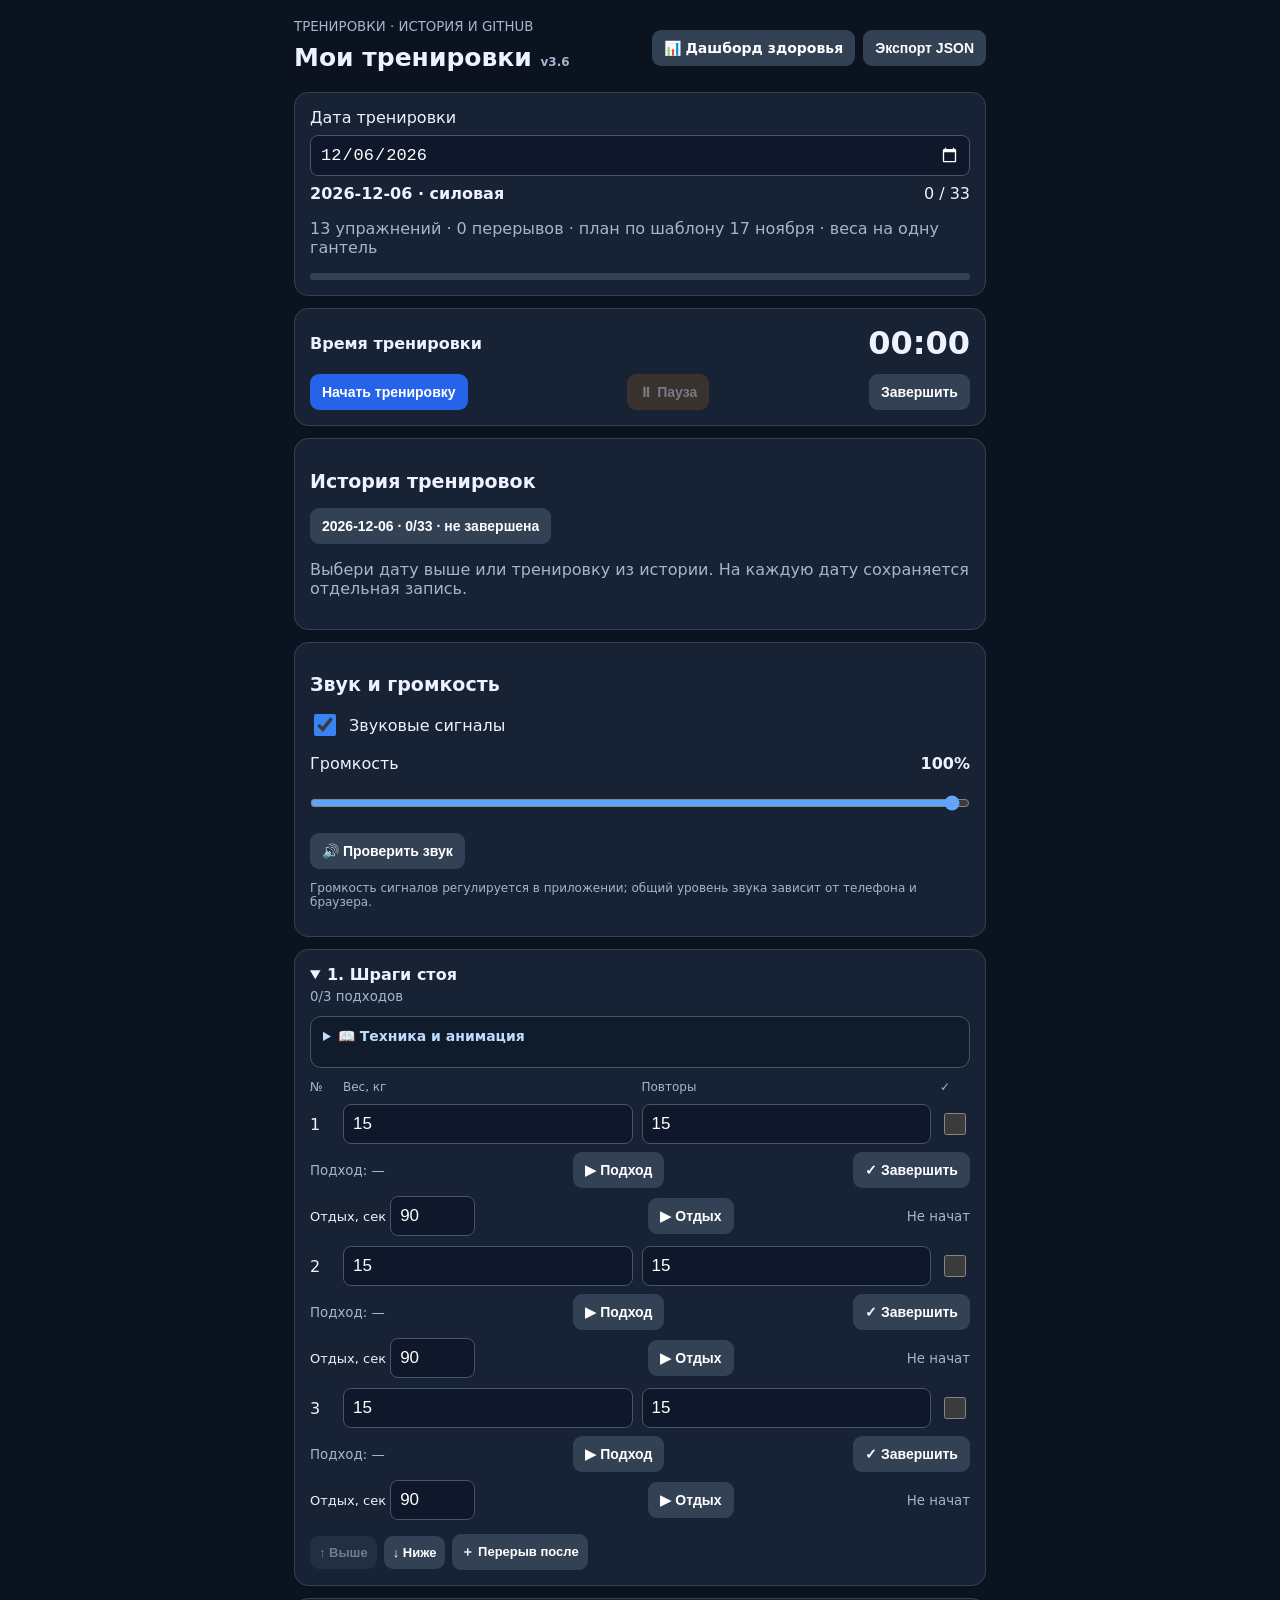
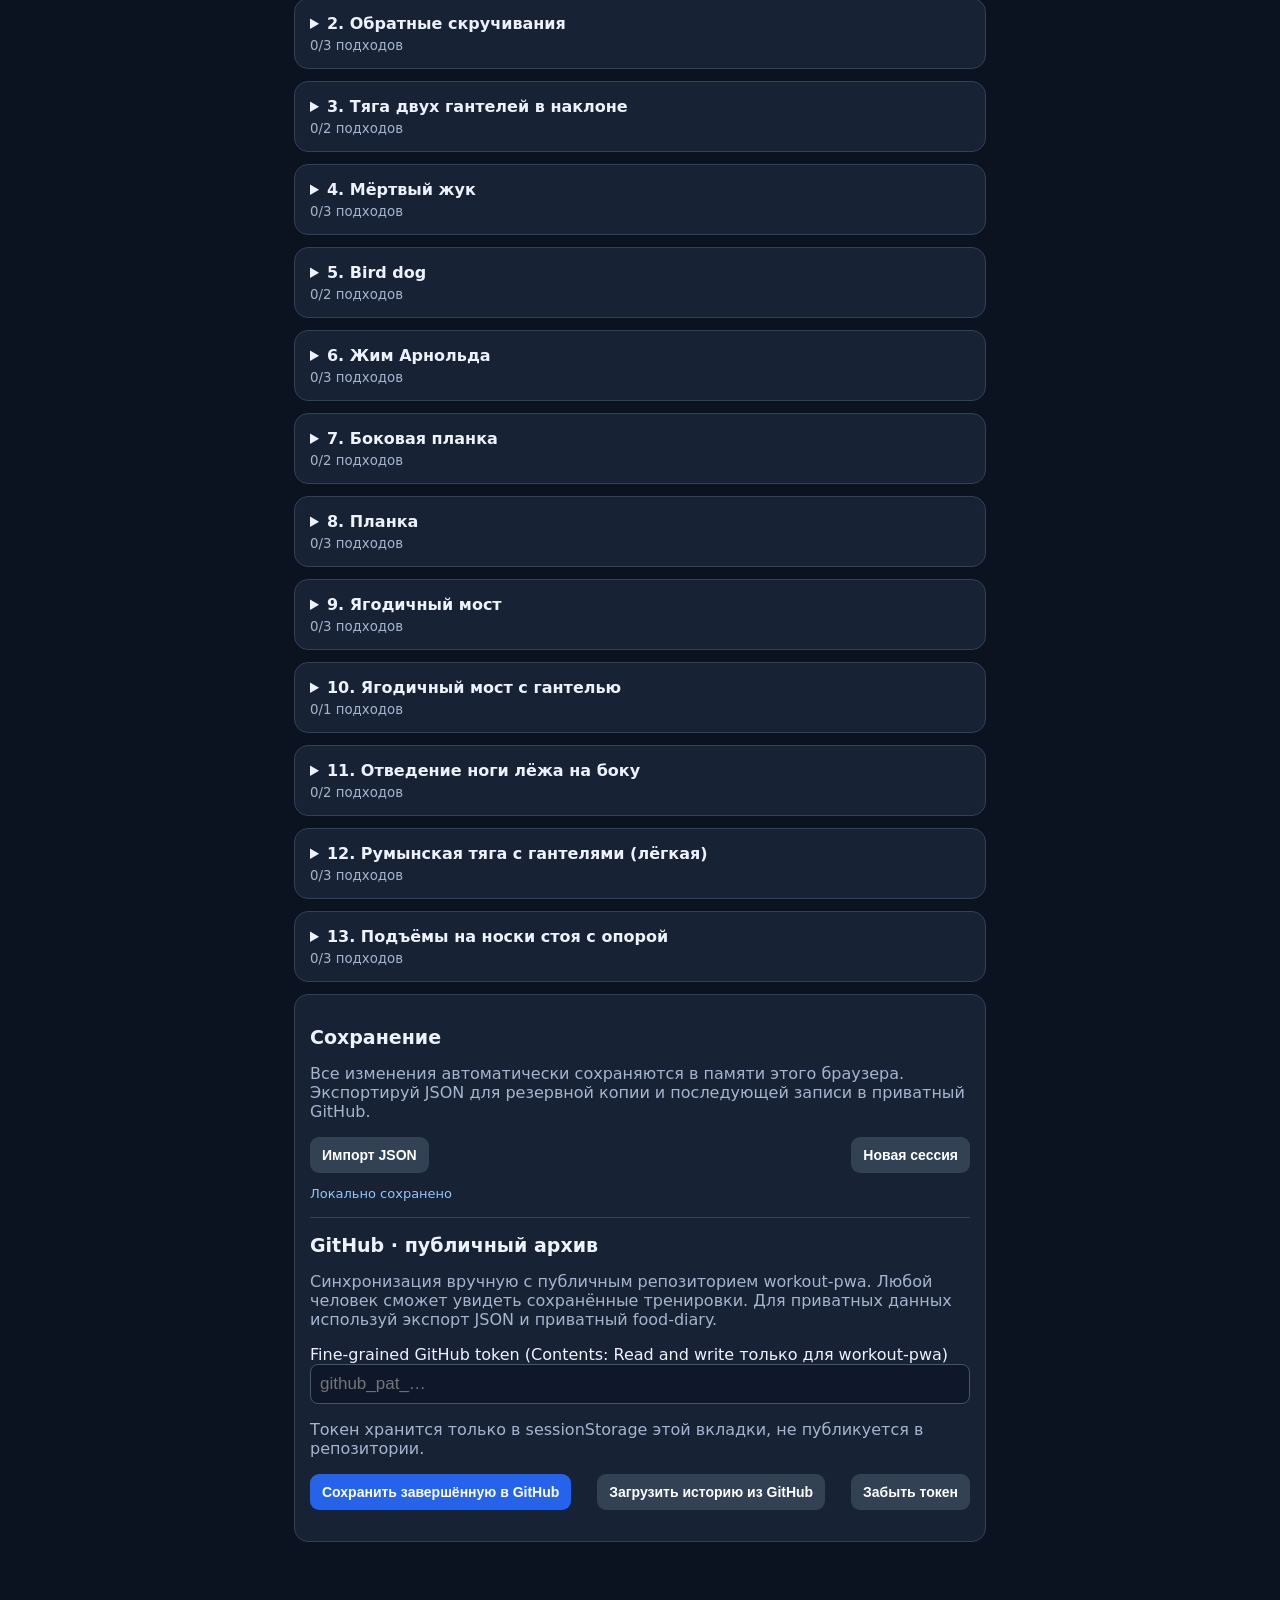
==== commit d0d7ed16: "Deploy actual Nov 23 workout order and updated set targets for recurring plans v3.6" ====
--- a/index.html
+++ b/index.html
@@ -3,8 +3,8 @@
 :root{font-family:system-ui,-apple-system,sans-serif;color:#eef2ff;background:#0b1220;color-scheme:dark}*{box-sizing:border-box}body{margin:0 auto;max-width:720px;padding:16px 14px 80px}h1{font-size:25px;margin:8px 0}h2{font-size:19px}small,.muted{color:#a5b4cf}.panel{background:#172235;border:1px solid #334155;border-radius:14px;padding:15px;margin:12px 0}.flex{display:flex;justify-content:space-between;align-items:center;gap:8px}.btn{background:#334155;color:#fff;border:0;border-radius:9px;padding:10px 12px;font-weight:650;font-size:14px}.btn.primary{background:#2563eb}.btn:disabled{opacity:.4}input{background:#0f172a;border:1px solid #475569;border-radius:8px;color:white;padding:9px;min-width:0;width:100%;font-size:17px}input[type=checkbox]{width:22px;height:22px;accent-color:#3b82f6}.grid{display:grid;grid-template-columns:repeat(2,minmax(0,1fr));gap:9px}.clock{font-size:32px;font-weight:750;font-variant-numeric:tabular-nums}.set{display:grid;grid-template-columns:24px 1fr 1fr 30px;gap:9px;align-items:center;margin-top:10px}.sethead{font-size:12px;color:#a5b4cf}.exercise{margin:12px 0}.exercise summary{cursor:pointer;font-weight:650;font-size:16px}.exercise summary small{display:block;font-weight:400;margin-top:5px}details[open] summary{margin-bottom:12px}.bar{height:7px;background:#334155;border-radius:20px;overflow:hidden}.bar>div{background:#60a5fa;height:100%}button{cursor:pointer}button:focus-visible,input:focus-visible{outline:2px solid #60a5fa}textarea{width:100%;height:100px;background:#0f172a;color:#fff}#status{font-size:13px;color:#93c5fd}
 body.timed-open{overflow:hidden}#timed-overlay[hidden]{display:none!important}#timed-overlay{position:fixed;inset:0;z-index:9999;background:#0b1220;display:flex;flex-direction:column;align-items:center;justify-content:center;padding:calc(20px + env(safe-area-inset-top)) 20px calc(20px + env(safe-area-inset-bottom));text-align:center}#timed-close{position:absolute;top:calc(16px + env(safe-area-inset-top));right:18px;font-size:26px;background:transparent;border:0;color:#cbd5e1;padding:10px}#timed-name{font-size:22px;margin-bottom:28px}#timed-ring{width:min(78vw,350px);height:auto;transform:rotate(-90deg)}#timed-progress{transition:stroke-dashoffset .18s linear}#timed-digits{position:relative;display:grid;place-items:center}#timed-digits>div{position:absolute;display:flex;flex-direction:column;align-items:center}#timed-clock{font-size:clamp(68px,19vw,100px);font-weight:800;font-variant-numeric:tabular-nums}#timed-subtitle{color:#a5b4cf}#timed-actions{display:flex;gap:12px;margin-top:32px;flex-wrap:wrap;justify-content:center}#timed-actions .btn{font-size:17px;padding:16px 20px} .move-actions,.break-controls{display:flex;gap:7px;flex-wrap:wrap;align-items:center;margin-top:14px}.move-actions .btn,.break-controls .btn{font-size:13px;padding:9px}.break-block{border-color:#64748b}.break-controls label{font-size:13px;color:#cbd5e1;max-width:88px}.break-controls input{font-size:15px;margin-top:5px}.sound-switch{display:flex;align-items:center;gap:10px;margin-bottom:15px}.sound-switch input{width:22px}.sound-volume{width:100%;margin:12px 0;accent-color:#60a5fa}.timed-volume{width:min(330px,90%);margin-top:16px}#session-pause{background:#6d4c24}@media(max-width:420px){.break-controls .btn{flex:1}.move-actions .btn{flex:1}}
 .exercise-guide{margin:12px 0;border:1px solid #475569;border-radius:11px;background:#101c2c}.exercise-guide>summary{padding:11px 12px;font-size:14px;color:#bfdbfe;font-weight:650;list-style-position:inside}.exercise-guide[open]>summary{border-bottom:1px solid #334155}.guide-body{padding:12px}.guide-media{display:block;width:100%;max-height:300px;object-fit:contain;border-radius:10px;background:#fff;margin:0 auto 12px}.guide-steps{padding-left:22px;line-height:1.6;font-size:14px}.guide-steps li{margin:7px 0}.guide-mistake{font-size:13px;line-height:1.5}.guide-note,.guide-unavailable{font-size:12px;color:#a5b4cf;line-height:1.5}.guide-source{display:inline-block;color:#93c5fd;font-size:14px;margin:8px 0 3px;text-decoration:underline;text-underline-offset:3px}</style></head><body>
-<header class="flex"><div><small>ТРЕНИРОВКИ · ИСТОРИЯ И GITHUB</small><h1>Мои тренировки <small style="font-size:12px;white-space:nowrap">v3.5</small></h1></div><div style="display:flex;gap:8px;align-items:center;flex-wrap:wrap;justify-content:flex-end"><a class="btn" href="./dashboard.html" style="text-decoration:none;display:inline-block">📊 Дашборд здоровья</a><button class="btn" id="export">Экспорт JSON</button></div></header>
+<header class="flex"><div><small>ТРЕНИРОВКИ · ИСТОРИЯ И GITHUB</small><h1>Мои тренировки <small style="font-size:12px;white-space:nowrap">v3.6</small></h1></div><div style="display:flex;gap:8px;align-items:center;flex-wrap:wrap;justify-content:flex-end"><a class="btn" href="./dashboard.html" style="text-decoration:none;display:inline-block">📊 Дашборд здоровья</a><button class="btn" id="export">Экспорт JSON</button></div></header>
 <div class="panel"><label for="workout-date">Дата тренировки</label><input id="workout-date" type="date" style="margin:8px 0"><div class="flex"><strong id="workout-heading">17 ноября 2026 · силовая</strong><span id="count">0 / 36</span></div><p class="muted" id="plan-summary">16 упражнений · веса на одну гантель</p><div class="bar"><div id="progress" style="width:0%"></div></div></div>
 <div class="panel"><div class="flex"><strong>Время тренировки</strong><strong id="total" class="clock">00:00:00</strong></div><div class="flex" style="margin-top:12px"><button class="btn primary" id="session">Начать тренировку</button><button class="btn" id="session-pause" disabled>⏸ Пауза</button><button class="btn" id="finish">Завершить</button></div><div style="display:none"><hr style="border:0;border-top:1px solid #334155;margin:16px 0"><div class="grid"><div><small>Текущий подход</small><div class="clock" id="setclock">00:00</div><button class="btn" id="settoggle">Начать подход</button></div><div><small>Отдых · <span id="restlabel">90</span> сек</small><div class="clock" id="restclock">01:30</div><button class="btn" id="resttoggle">Начать отдых</button></div></div><div class="flex" style="margin-top:14px"><label for="restchoice">Отдых</label><select class="btn" id="restchoice"><option value="60">60 сек</option><option value="90" selected>90 сек</option><option value="120">120 сек</option></select></div><p class="muted" style="font-size:12px">Нажми «Начать подход», затем отметь нужный подход галочкой: время сохранится в его записи. Для паузы нажми кнопку повторно.</p></div></div>
 <div class="panel"><h2>История тренировок</h2><div id="history" style="display:flex;flex-wrap:wrap;gap:8px"></div><p class="muted">Выбери дату выше или тренировку из истории. На каждую дату сохраняется отдельная запись.</p></div><div class="panel"><h2>Звук и громкость</h2><label class="sound-switch"><input type="checkbox" id="sound-enabled" checked> Звуковые сигналы</label><div class="flex"><label for="sound-volume-main">Громкость</label><strong class="sound-volume-value">100%</strong></div><input type="range" class="sound-volume" id="sound-volume-main" min="0" max="100" value="100" step="5"><button class="btn" id="sound-test" type="button">🔊 Проверить звук</button><p class="muted" style="font-size:12px">Громкость сигналов регулируется в приложении; общий уровень звука зависит от телефона и браузера.</p></div><div id="exercises"></div><div id="timed-overlay" role="dialog" aria-modal="true" aria-label="Таймер упражнения" hidden><button id="timed-close" aria-label="Закрыть таймер">✕</button><strong id="timed-name"></strong><div id="timed-digits"><svg id="timed-ring" viewBox="0 0 260 260" aria-hidden="true"><circle cx="130" cy="130" r="112" fill="none" stroke="#334155" stroke-width="15"/><circle id="timed-progress" cx="130" cy="130" r="112" fill="none" stroke="#60a5fa" stroke-width="15" stroke-linecap="round"/></svg><div><span id="timed-clock">30</span><span id="timed-subtitle">Осталось секунд</span></div></div><div id="timed-actions"><button class="btn" id="timed-toggle">⏸ Пауза</button><button class="btn primary" id="timed-done">✓ Завершить подход</button></div><button class="btn" id="timed-sound" style="margin-top:18px;background:transparent;border:1px solid #475569">🔊 Звук включён</button><div class="timed-volume"><label for="sound-volume-timed">Громкость <strong class="sound-volume-value">100%</strong></label><input id="sound-volume-timed" type="range" class="sound-volume" min="0" max="100" step="5" value="100"></div></div><div class="panel"><h2>Сохранение</h2><p class="muted">Все изменения автоматически сохраняются в памяти этого браузера. Экспортируй JSON для резервной копии и последующей записи в приватный GitHub.</p><div class="flex"><button class="btn" id="importbtn">Импорт JSON</button><button class="btn" id="reset">Новая сессия</button></div><input id="importfile" type="file" accept=".json,application/json" hidden><p id="status" aria-live="polite"></p><hr style="border:0;border-top:1px solid #334155;margin:16px 0"><h2>GitHub · публичный архив</h2><p class="muted">Синхронизация вручную с публичным репозиторием workout-pwa. Любой человек сможет увидеть сохранённые тренировки. Для приватных данных используй экспорт JSON и приватный food-diary.</p><label for="github-token">Fine-grained GitHub token (Contents: Read and write только для workout-pwa)</label><input id="github-token" type="password" autocomplete="off" placeholder="github_pat_…"><p class="muted">Токен хранится только в sessionStorage этой вкладки, не публикуется в репозитории.</p><div class="flex" style="flex-wrap:wrap"><button class="btn primary" id="github-sync">Сохранить завершённую в GitHub</button><button class="btn" id="github-load">Загрузить историю из GitHub</button><button class="btn" id="github-forget">Забыть токен</button></div><p id="sync-status" aria-live="polite"></p></div>
-<script src="./exercise-guide.js?v=20261122-36" defer></script><script src="./app.js?v=20261122-44" defer></script></body></html>+<script src="./exercise-guide.js?v=20261122-36" defer></script><script src="./app.js?v=20261123-45" defer></script></body></html>
